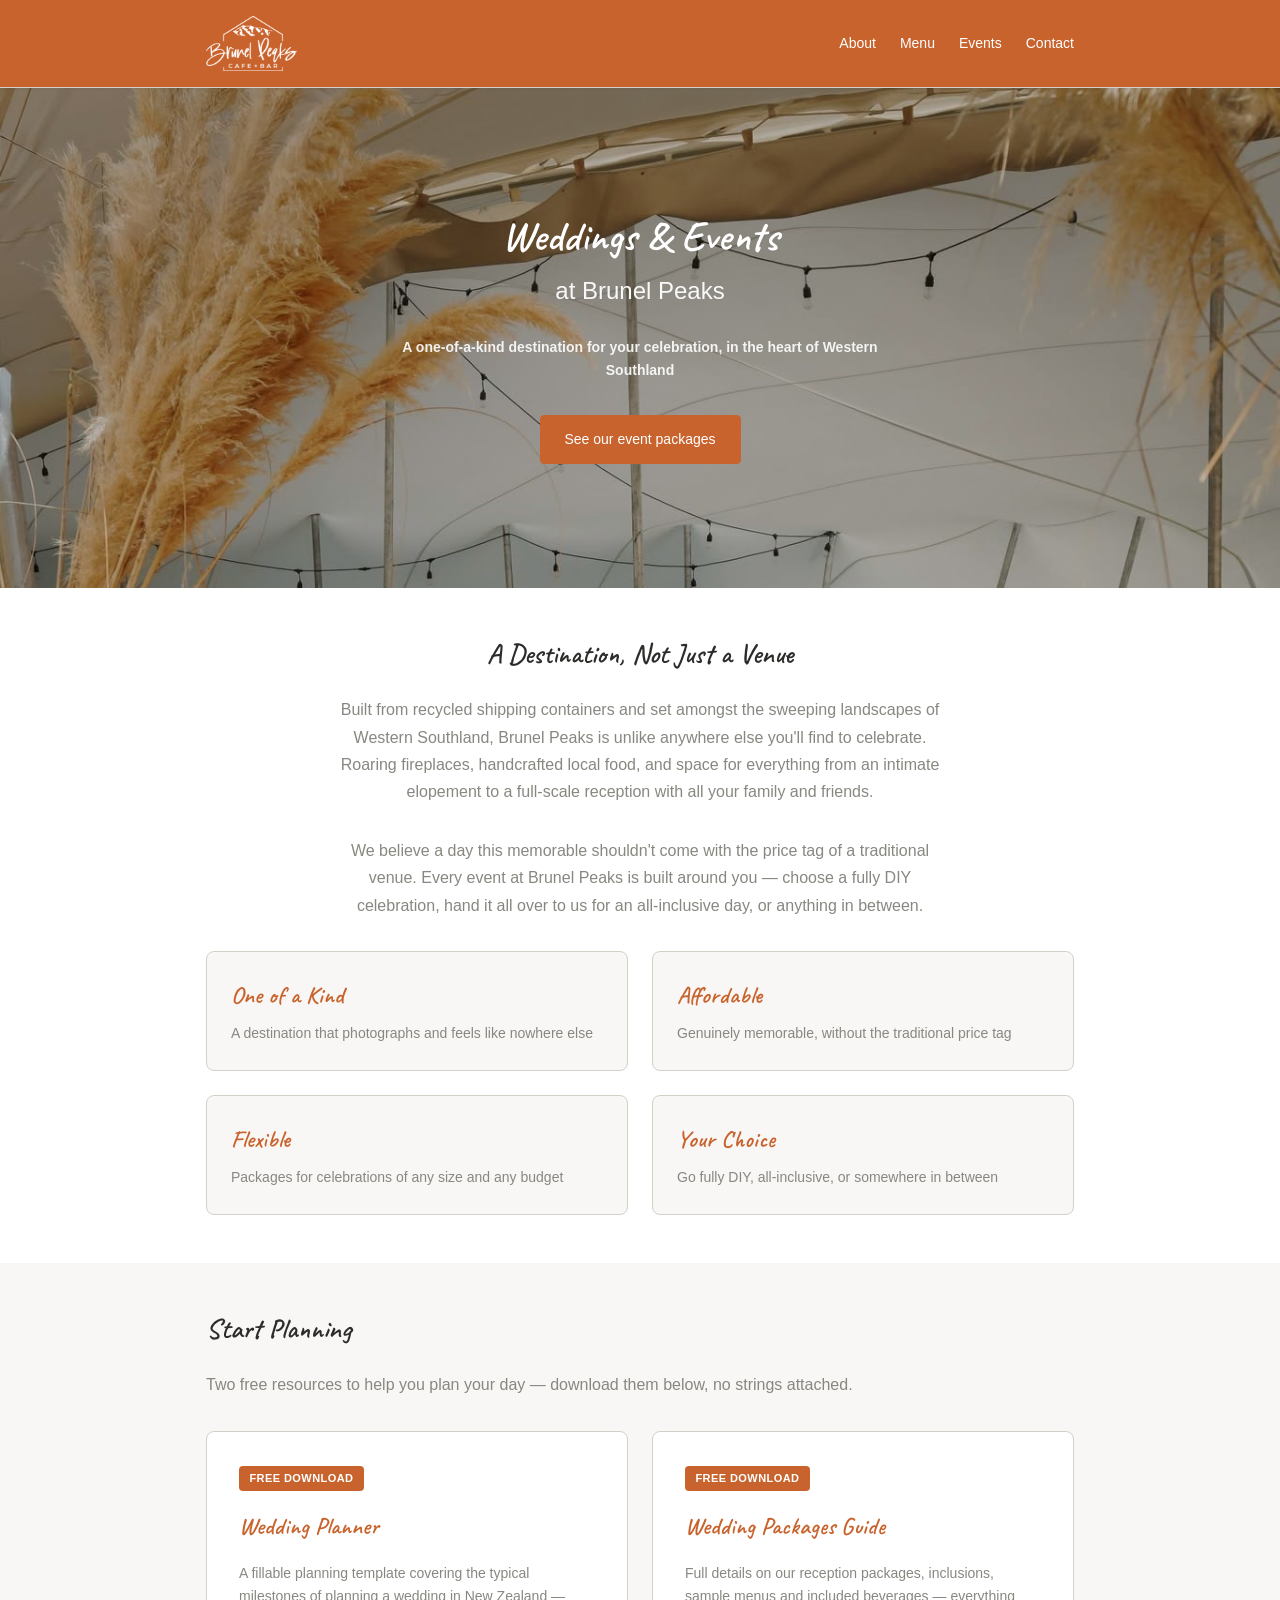
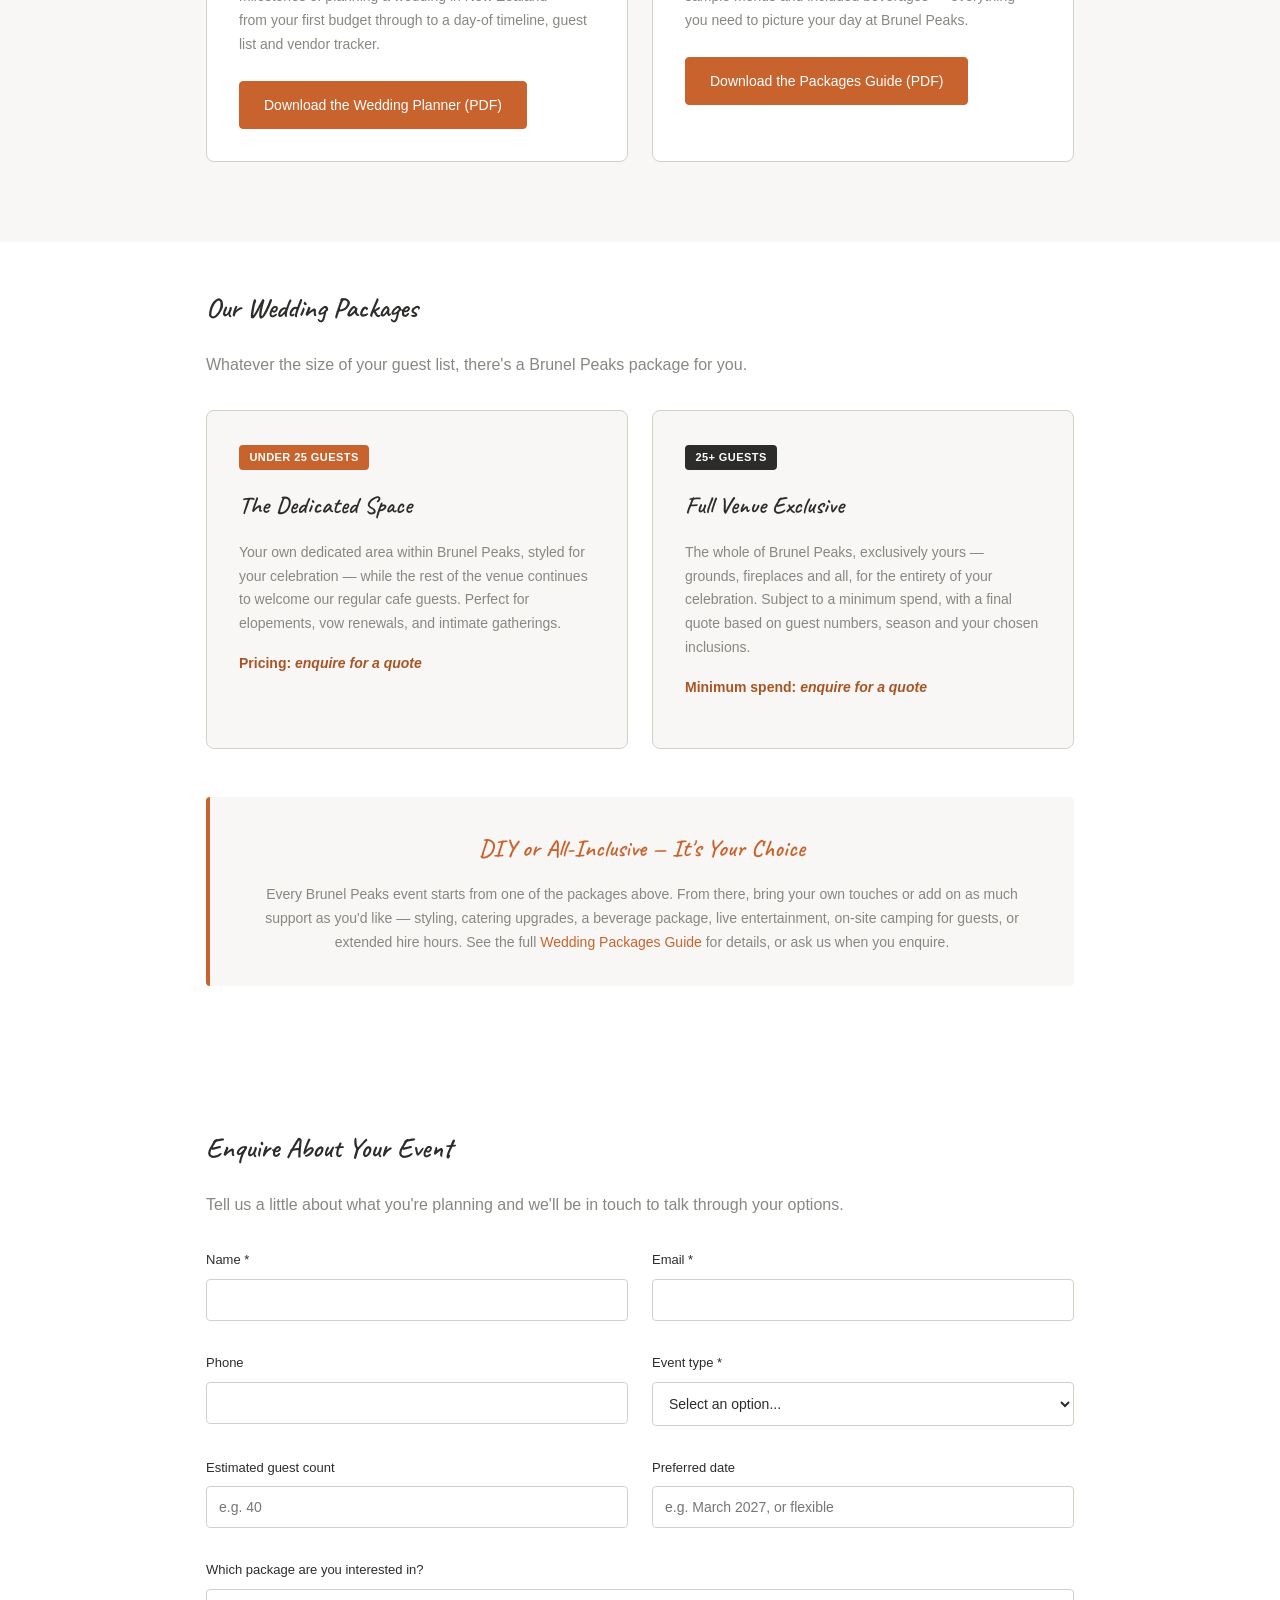
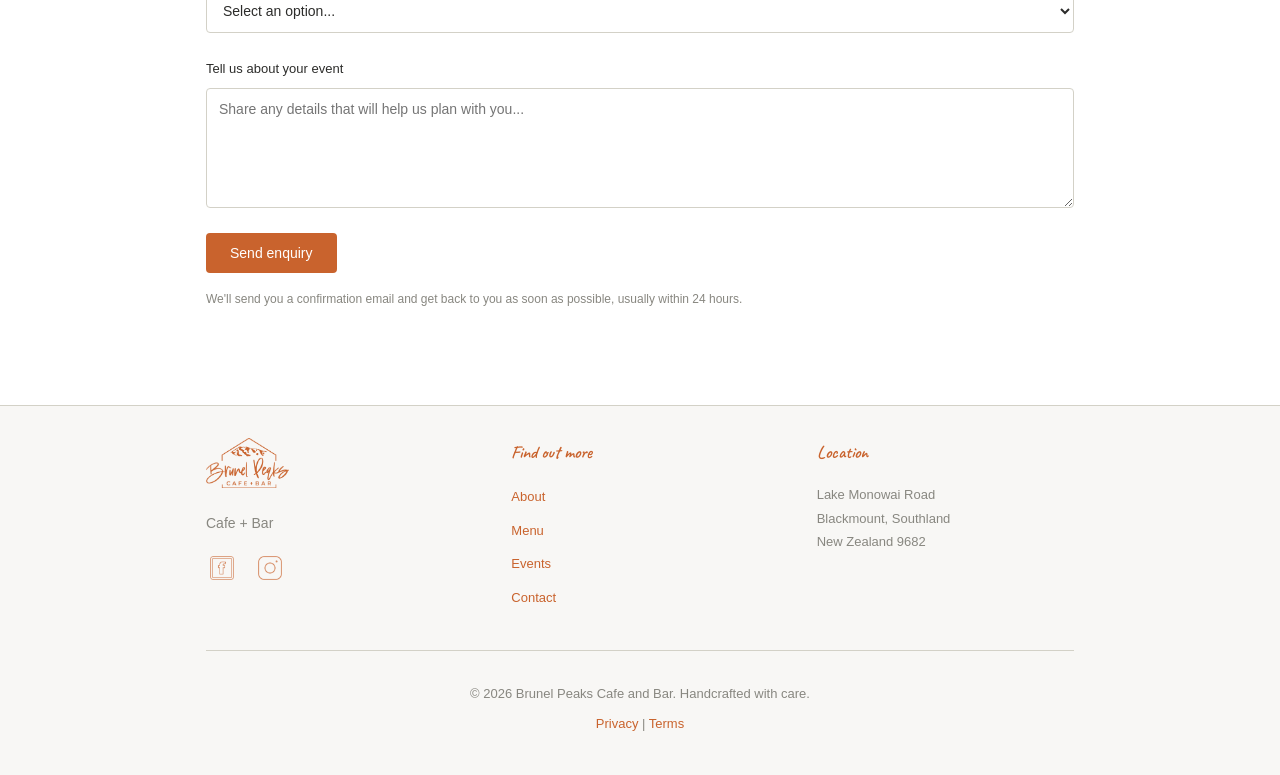
==== event_planner.html @ 12964291 "Update event_planner.html" ====
<!DOCTYPE html>
<html lang="en">
<head>
    <meta charset="UTF-8">
    <meta name="viewport" content="width=device-width, initial-scale=1.0">
    <meta name="description" content="Plan your wedding or event at Brunel Peaks Cafe + Bar, Blackmount, Southland, NZ. Download our free wedding planner and packages guide, or enquire about your date.">
    <link rel="icon" type="image/svg+xml" href="favicon.svg">
    <title>Weddings & Events | Brunel Peaks Cafe + Bar</title>
    <link rel="stylesheet" href="style.css">
</head>
<body>

    <!-- Navigation / Header -->
    <header class="site-header">
        <nav class="navbar">
            <a href="index.html" class="navbar-logo">
                <img src="images/BrunelPeaks_SmallWhite.png" alt="Brunel Peaks Cafe + Bar" class="logo-image">
            </a>
            <button class="menu-toggle" aria-label="Toggle navigation menu">
                <span></span>
                <span></span>
                <span></span>
            </button>
            <ul class="navbar-menu">
                <li><a href="index.html#about">About</a></li>
                <li><a href="index.html#menu">Menu</a></li>
                <li><a href="#packages">Events</a></li>
                <li><a href="#contact-form">Contact</a></li>
            </ul>
        </nav>
    </header>

    <!-- Hero Section -->
    <section class="hero hero-events">
        <div class="hero-image-overlay"></div>
        <div class="hero-content">
            <h1>Weddings & Events</h1>
            <p class="hero-tagline">at Brunel Peaks</p>
            <p class="hero-subtext">A one-of-a-kind destination for your celebration, in the heart of Western Southland</p>
            <a href="#downloads" class="btn btn-primary">See our event packages</a>
        </div>
    </section>

    <!-- Main Content -->
    <main>

        <!-- Intro / About Events Section -->
        <section id="about-events" class="section about-section">
            <div class="container">
                <h2>A Destination, Not Just a Venue</h2>
                <p>Built from recycled shipping containers and set amongst the sweeping landscapes of Western Southland, Brunel Peaks is unlike anywhere else you'll find to celebrate. Roaring fireplaces, handcrafted local food, and space for everything from an intimate elopement to a full-scale reception with all your family and friends.</p>
                <p>We believe a day this memorable shouldn't come with the price tag of a traditional venue. Every event at Brunel Peaks is built around you &mdash; choose a fully DIY celebration, hand it all over to us for an all-inclusive day, or anything in between.</p>

                <div class="highlights">
                    <article class="highlight-card">
                        <h3>One of a Kind</h3>
                        <p>A destination that photographs and feels like nowhere else</p>
                    </article>
                    <article class="highlight-card">
                        <h3>Affordable</h3>
                        <p>Genuinely memorable, without the traditional price tag</p>
                    </article>
                    <article class="highlight-card">
                        <h3>Flexible</h3>
                        <p>Packages for celebrations of any size and any budget</p>
                    </article>
                    <article class="highlight-card">
                        <h3>Your Choice</h3>
                        <p>Go fully DIY, all-inclusive, or somewhere in between</p>
                    </article>
                </div>
            </div>
        </section>

        <!-- Downloads Section -->
        <section id="downloads" class="section downloads-section">
            <div class="container">
                <h2>Start Planning</h2>
                <p>Two free resources to help you plan your day &mdash; download them below, no strings attached.</p>

                <div class="downloads-grid">
                    <article class="download-card">
                        <span class="download-badge">Free Download</span>
                        <h3>Wedding Planner</h3>
                        <p>A fillable planning template covering the typical milestones of planning a wedding in New Zealand &mdash; from your first budget through to a day-of timeline, guest list and vendor tracker.</p>
                        <a href="downloads/Brunel-Peaks-Wedding-Planner.pdf" class="btn btn-primary" download>Download the Wedding Planner (PDF)</a>
                    </article>

                    <article class="download-card">
                        <span class="download-badge">Free Download</span>
                        <h3>Wedding Packages Guide</h3>
                        <p>Full details on our reception packages, inclusions, sample menus and included beverages &mdash; everything you need to picture your day at Brunel Peaks.</p>
                        <a href="downloads/Brunel-Peaks-Wedding-Packages.pdf" class="btn btn-primary" download>Download the Packages Guide (PDF)</a>
                    </article>
                </div>
            </div>
        </section>

        <!-- Packages Overview Section -->
        <section id="packages" class="section packages-section">
            <div class="container">
                <h2>Our Wedding Packages</h2>
                <p>Whatever the size of your guest list, there's a Brunel Peaks package for you.</p>

                <div class="packages-grid">
                    <article class="package-card">
                        <span class="package-tag package-tag-amber">Under 25 Guests</span>
                        <h3>The Dedicated Space</h3>
                        <p>Your own dedicated area within Brunel Peaks, styled for your celebration &mdash; while the rest of the venue continues to welcome our regular cafe guests. Perfect for elopements, vow renewals, and intimate gatherings.</p>
                        <p class="package-price">Pricing: <em>enquire for a quote</em></p>
                    </article>

                    <article class="package-card">
                        <span class="package-tag package-tag-charcoal">25+ Guests</span>
                        <h3>Full Venue Exclusive</h3>
                        <p>The whole of Brunel Peaks, exclusively yours &mdash; grounds, fireplaces and all, for the entirety of your celebration. Subject to a minimum spend, with a final quote based on guest numbers, season and your chosen inclusions.</p>
                        <p class="package-price">Minimum spend: <em>enquire for a quote</em></p>
                    </article>
                </div>

                <div class="menu-cta">
                    <h3 style="color: var(--color-burnt-orange);">DIY or All-Inclusive &mdash; It's Your Choice</h3>
                    <p>Every Brunel Peaks event starts from one of the packages above. From there, bring your own touches or add on as much support as you'd like &mdash; styling, catering upgrades, a beverage package, live entertainment, on-site camping for guests, or extended hire hours. See the full <a href="downloads/Brunel-Peaks-Wedding-Packages.pdf" download>Wedding Packages Guide</a> for details, or ask us when you enquire.</p>
                </div>
            </div>
        </section>

        <!-- Event Contact Form Section -->
        <section id="contact-form" class="section contact-form-section">
            <div class="container">
                <h2>Enquire About Your Event</h2>
                <p>Tell us a little about what you're planning and we'll be in touch to talk through your options.</p>

                <form id="eventContactForm" method="POST" action="https://formspree.io/f/mvznwwny?redirect=https://brunelpeakscafebar.com/thank-you.html">
                    <input type="hidden" name="_subject" value="New Event Enquiry - Brunel Peaks Website">
                    <input type="hidden" name="page_source" value="Event Planner Page">

                    <div class="form-grid form-grid-two">
                        <div class="form-group">
                            <label class="form-label" for="event-name">Name *</label>
                            <input type="text" id="event-name" name="name" class="form-input" required>
                        </div>
                        <div class="form-group">
                            <label class="form-label" for="event-email">Email *</label>
                            <input type="email" id="event-email" name="email" class="form-input" required>
                        </div>
                    </div>

                    <div class="form-grid form-grid-two">
                        <div class="form-group">
                            <label class="form-label" for="event-phone">Phone</label>
                            <input type="tel" id="event-phone" name="phone" class="form-input">
                        </div>
                        <div class="form-group">
                            <label class="form-label" for="event-type">Event type *</label>
                            <select id="event-type" name="event_type" class="form-select" required>
                                <option value="">Select an option...</option>
                                <option value="wedding">Wedding / celebration</option>
                                <option value="private">Private function</option>
                                <option value="corporate">Corporate or community event</option>
                                <option value="other">Other</option>
                            </select>
                        </div>
                    </div>

                    <div class="form-grid form-grid-two">
                        <div class="form-group">
                            <label class="form-label" for="event-guests">Estimated guest count</label>
                            <input type="text" id="event-guests" name="estimated_guests" class="form-input" placeholder="e.g. 40">
                        </div>
                        <div class="form-group">
                            <label class="form-label" for="event-date">Preferred date</label>
                            <input type="text" id="event-date" name="preferred_date" class="form-input" placeholder="e.g. March 2027, or flexible">
                        </div>
                    </div>

                    <div class="form-group">
                        <label class="form-label" for="event-package">Which package are you interested in?</label>
                        <select id="event-package" name="package_interest" class="form-select">
                            <option value="">Select an option...</option>
                            <option value="dedicated-space">The Dedicated Space (under 25 guests)</option>
                            <option value="full-venue">Full Venue Exclusive (25+ guests)</option>
                            <option value="not-sure">Not sure yet</option>
                        </select>
                    </div>

                    <div class="form-group">
                        <br>
                        <label class="form-label" for="event-notes">Tell us about your event</label>
                        <textarea id="event-notes" name="notes" class="form-textarea" placeholder="Share any details that will help us plan with you..."></textarea>
                        <br>
                    </div>

                    <button type="submit" class="form-submit">Send enquiry</button>
                    <p class="form-notice">We'll send you a confirmation email and get back to you as soon as possible, usually within 24 hours.</p>
                </form>

                <div id="eventFormThankYou" class="form-thank-you" style="display: none;">
                    <h2>Thank you!</h2>
                    <p>Thanks for getting in touch with Brunel Peaks about your event. We've received your enquiry and will get back to you shortly.</p>
                    <p>Check your email for a confirmation, and we'll be in touch within 24 hours.</p>
                    <p><a href="index.html" class="btn btn-primary">Return to home</a></p>
                </div>

                <script>
                    document.getElementById('eventContactForm').addEventListener('submit', function(e) {
                        e.preventDefault();

                        const form = this;
                        const formData = new FormData(form);
                        const submitButton = form.querySelector('.form-submit');
                        const originalText = submitButton.textContent;

                        submitButton.textContent = 'Sending...';
                        submitButton.disabled = true;

                        fetch('https://formspree.io/f/mvznwwny', {
                            method: 'POST',
                            body: formData,
                            headers: {
                                'Accept': 'application/json'
                            }
                        })
                        .then(response => response.json())
                        .then(data => {
                            document.getElementById('eventContactForm').style.display = 'none';
                            document.getElementById('eventFormThankYou').style.display = 'block';
                            document.getElementById('eventFormThankYou').scrollIntoView({ behavior: 'smooth' });
                        })
                        .catch(error => {
                            submitButton.textContent = originalText;
                            submitButton.disabled = false;
                            alert('Oops! There was an error sending your message. Please try again.');
                            console.error('Error:', error);
                        });
                    });
                </script>
            </div>
        </section>

    </main>

    <!-- Footer -->
    <footer class="site-footer">
        <div class="container">
            <div class="footer-content">
                <!-- Footer Logo & Brand -->
                <div class="footer-section footer-brand">
                    <img src="images/BrunelPeaks_SmallRust.png" alt="Brunel Peaks Cafe + Bar" class="footer-logo">
                    <p class="footer-tagline">Cafe + Bar</p>
                    <div class="footer-social">
                        <a href="https://www.facebook.com/brunelpeakscafebar/" target="_blank" rel="noopener noreferrer" class="footer-social-link">
                            <img src="images/facebook.png" alt="Facebook">
                        </a>
                        <a href="https://www.instagram.com/brunelpeakscafe/" target="_blank" rel="noopener noreferrer" class="footer-social-link">
                            <img src="images/instagram.png" alt="Instagram">
                        </a>
                    </div>
                </div>

                <!-- Footer Navigation -->
                <div class="footer-section footer-nav">
                    <h4>Find out more</h4>
                    <ul>
                        <li><a href="index.html#about">About</a></li>
                        <li><a href="index.html#menu">Menu</a></li>
                        <li><a href="#packages">Events</a></li>
                        <li><a href="#contact-form">Contact</a></li>
                    </ul>
                </div>

                <!-- Footer Address -->
                <div class="footer-section footer-address">
                    <h4>Location</h4>
                    <p>Lake Monowai Road<br>Blackmount, Southland<br>New Zealand 9682</p>
                </div>
            </div>

            <!-- Footer Bottom -->
            <div class="footer-bottom">
                <p>&copy; 2026 Brunel Peaks Cafe and Bar. Handcrafted with care.</p>
                <p><a href="privacy.html">Privacy</a> | <a href="terms.html">Terms</a></p>
            </div>
        </div>
    </footer>

    <script src="main.js"></script>
</body>
</html>
---- style.css ----
/* ====================================
   Brunel Peaks Cafe + Bar
   Mobile-first responsive stylesheet
   ==================================== */
 
@import url('https://fonts.googleapis.com/css2?family=Caveat:wght@400;500;600;700&display=swap');
 
:root {
    /* Brand colors */
    --color-burnt-orange: #C9632D;
    --color-burnt-orange-dark: #A85424;
    --color-white: #FFFFFF;
    --color-off-white: #F8F7F5;
    --color-dark-gray: #2C2C2A;
    --color-medium-gray: #888780;
    --color-light-gray: #D3D1C7;
 
    /* Semantic colors */
    --color-text-primary: #2C2C2A;
    --color-text-secondary: #888780;
    --color-text-tertiary: #B4B2A9;
    --color-text-light: #FFFFFF;
    
    --color-bg-primary: #FFFFFF;
    --color-bg-secondary: #F8F7F5;
    --color-bg-accent: #C9632D;
 
    --color-border: #D3D1C7;
 
    /* Typography */
    --font-sans: -apple-system, BlinkMacSystemFont, "Segoe UI", Roboto, sans-serif;
    --font-serif: Georgia, "Times New Roman", serif;
    --font-heading: "Caveat", cursive;
 
    /* Spacing */
    --spacing-xs: 0.5rem;
    --spacing-sm: 1rem;
    --spacing-md: 1.5rem;
    --spacing-lg: 2rem;
    --spacing-xl: 3rem;
 
    /* Border radius */
    --radius-sm: 4px;
    --radius-md: 8px;
    --radius-lg: 12px;
 
    /* Transitions */
    --transition: all 0.2s ease;
}
 
/* ====================================
   Reset & Base Styles
   ==================================== */
 
* {
    margin: 0;
    padding: 0;
    box-sizing: border-box;
}
 
html {
    scroll-behavior: smooth;
}
 
body {
    font-family: var(--font-sans);
    font-size: 16px;
    line-height: 1.6;
    color: var(--color-text-primary);
    background-color: var(--color-bg-primary);
    -webkit-font-smoothing: antialiased;
}
 
/* Typography */
h1 {
    font-family: var(--font-heading);
    font-size: 36px;
    font-weight: 600;
    line-height: 1.2;
    margin-bottom: var(--spacing-sm);
}
 
h2 {
    font-family: var(--font-heading);
    font-size: 32px;
    font-weight: 600;
    line-height: 1.3;
    margin-bottom: var(--spacing-md);
    color: var(--color-text-primary);
}
 
h3 {
    font-family: var(--font-heading);
    font-size: 24px;
    font-weight: 600;
    margin-bottom: var(--spacing-xs);
    color: var(--color-text-primary);
}
 
p {
    margin-bottom: var(--spacing-sm);
    color: var(--color-text-secondary);
    line-height: 1.7;
}
 
a {
    color: var(--color-burnt-orange);
    text-decoration: none;
    transition: var(--transition);
}
 
a:hover {
    color: var(--color-burnt-orange-dark);
    text-decoration: underline;
}
 
/* ====================================
   Layout & Container
   ==================================== */
 
.container {
    max-width: 900px;
    margin: 0 auto;
    padding: 0 var(--spacing-sm);
}
 
.section {
    padding: var(--spacing-lg) 0;
}
 
@media (min-width: 768px) {
    .section {
        padding: var(--spacing-xl) 0;
    }
    
    h1 {
        font-size: 36px;
    }
    
    h2 {
        font-size: 28px;
    }
}
 
/* ====================================
   Header & Navigation
   ==================================== */
 
.site-header {
    background-color: var(--color-burnt-orange);
    border-bottom: 1px solid var(--color-border);
    position: sticky;
    top: 0;
    z-index: 1000;
    box-shadow: 0 1px 3px rgba(0, 0, 0, 0.05);
}
 
.navbar {
    max-width: 900px;
    margin: 0 auto;
    padding: var(--spacing-sm);
    display: flex;
    justify-content: space-between;
    align-items: center;
}
 
.navbar-logo {
    font-size: 18px;
    font-weight: 500;
    color: var(--color-white);
    text-decoration: none;
}
 
.navbar-logo:hover {
    color: var(--color-white);
    text-decoration: none;
    opacity: 0.9;
}

.logo-image {
    height: 55px;
    width: auto;
    display: block;
}
 
.navbar-menu {
    display: none;
    list-style: none;
    gap: var(--spacing-md);
    flex-direction: column;
    position: absolute;
    top: 60px;
    left: 0;
    right: 0;
    background: var(--color-burnt-orange);
    padding: var(--spacing-sm);
    border-bottom: 1px solid rgba(255, 255, 255, 0.2);
}
 
.navbar-menu.active {
    display: flex;
}
 
.navbar-menu a {
    display: block;
    padding: var(--spacing-xs);
    font-size: 14px;
    color: var(--color-white);
}
 
.navbar-menu a:hover {
    color: rgba(255, 255, 255, 0.8);
    text-decoration: none;
}
 
.menu-toggle {
    display: flex;
    flex-direction: column;
    gap: 5px;
    background: none;
    border: none;
    cursor: pointer;
    padding: var(--spacing-xs);
}
 
.menu-toggle span {
    width: 24px;
    height: 2px;
    background: var(--color-white);
    transition: var(--transition);
    transform-origin: center;
}
 
.menu-toggle.active span:nth-child(1) {
    transform: rotate(45deg) translateY(11px);
}
 
.menu-toggle.active span:nth-child(2) {
    opacity: 0;
}
 
.menu-toggle.active span:nth-child(3) {
    transform: rotate(-45deg) translateY(-11px);
}
 
/* Desktop nav */
@media (min-width: 768px) {
    .navbar {
        padding: var(--spacing-sm) var(--spacing-sm);
    }
 
    .menu-toggle {
        display: none;
    }
 
    .navbar-menu {
        display: flex !important;
        position: static;
        flex-direction: row;
        background: transparent;
        padding: 0;
        border: none;
    }
 
    .navbar-menu a {
        padding: var(--spacing-xs) 0;
        font-size: 14px;
    }
}
 
/* ====================================
   Hero Section
   ==================================== */
 
.hero {
    background: var(--color-white);
    background-image: url('images/hero_BP2.jpg');
    background-size: cover;
    background-position: center 35%;
    background-attachment: fixed;
    color: var(--color-text-primary);
    padding: 4rem var(--spacing-sm);
    text-align: center;
    position: relative;
    overflow: hidden;
    min-height: 400px;
    display: flex;
    align-items: center;
    justify-content: center;
}
 
.hero-image-overlay {
    position: absolute;
    top: 0;
    left: 0;
    right: 0;
    bottom: 0;
    background-image: 
        linear-gradient(135deg, rgba(0, 0, 0, 0.3) 0%, rgba(0, 0, 0, 0.2) 100%);
    pointer-events: none;
}
 
.hero-content {
    position: relative;
    z-index: 1;
    max-width: 500px;
}
 
.hero h1 {
    color: var(--color-white);
    margin-bottom: var(--spacing-xs);
}
 
.hero-tagline {
    font-size: 20px;
    margin-bottom: var(--spacing-md);
    opacity: 0.95;
    color: var(--color-white);
}
 
.hero-subtext {
    font-size: 14px;
    font-weight: bold;
    margin-bottom: var(--spacing-lg);
    opacity: 0.9;
    color: var(--color-white);
}
 
@media (min-width: 768px) {
    .hero {
        min-height: 500px;
        padding: var(--spacing-xl) var(--spacing-sm);
    }
 
    .hero h1 {
        font-size: 42px;
    }
 
    .hero-tagline {
        font-size: 24px;
    }
}
 
/* ====================================
   Buttons
   ==================================== */
 
.btn {
    display: inline-block;
    padding: 0.75rem 1.5rem;
    font-size: 14px;
    font-weight: 500;
    text-decoration: none;
    border-radius: var(--radius-sm);
    border: 1px solid transparent;
    cursor: pointer;
    transition: var(--transition);
    text-align: center;
}
 
.btn-primary {
    background-color: var(--color-burnt-orange);
    color: var(--color-white);
    border-color: var(--color-burnt-orange);
}
 
.btn-primary:hover {
    background-color: var(--color-burnt-orange-dark);
    text-decoration: none;
    border-color: var(--color-burnt-orange-dark);
}
 
.btn-secondary {
    background-color: var(--color-burnt-orange);
    color: var(--color-white);
    border-color: var(--color-burnt-orange);
}
 
.btn-secondary:hover {
    background-color: var(--color-burnt-orange-dark);
    text-decoration: none;
    border-color: var(--color-burnt-orange-dark);
}
 
/* ====================================
   About Section
   ==================================== */
 
.about-section {
    background-color: var(--color-bg-primary);
}
 
.about-section h2 {
    text-align: center;
}
 
.about-section > .container > p {
    text-align: center;
    max-width: 600px;
    margin-left: auto;
    margin-right: auto;
    margin-bottom: var(--spacing-lg);
}
 
.highlights {
    display: grid;
    grid-template-columns: 1fr;
    gap: var(--spacing-md);
    margin-top: var(--spacing-lg);
}
 
@media (min-width: 768px) {
    .highlights {
        grid-template-columns: 1fr 1fr;
    }
}
 
.highlight-card {
    background-color: var(--color-bg-secondary);
    padding: var(--spacing-md);
    border-radius: var(--radius-md);
    border: 1px solid var(--color-border);
}
 
.highlight-card h3 {
    color: var(--color-burnt-orange);
    margin-bottom: var(--spacing-xs);
}
 
.highlight-card p {
    font-size: 14px;
    margin-bottom: 0;
}
 
/* ====================================
   Menu Section
   ==================================== */
 
.menu-preview-section {
    background-color: var(--color-bg-secondary);
}
 
.menu-preview-section > .container > p {
    color: var(--color-text-secondary);
    margin-bottom: var(--spacing-lg);
}
 
.menu-grid {
    display: grid;
    grid-template-columns: 1fr;
    gap: var(--spacing-lg);
    margin: var(--spacing-lg) 0;
}
 
@media (min-width: 768px) {
    .menu-grid {
        grid-template-columns: 1fr 1fr;
    }
}
 
@media (min-width: 1024px) {
    .menu-grid {
        grid-template-columns: repeat(3, 1fr);
    }
}
 
.menu-category {
    background-color: var(--color-bg-primary);
    padding: var(--spacing-md);
    border-radius: var(--radius-md);
    border: 1px solid var(--color-border);
}
 
.menu-category h3 {
    color: var(--color-burnt-orange);
    margin-bottom: var(--spacing-md);
}
 
.menu-items {
    list-style: none;
}
 
.menu-item {
    padding: var(--spacing-sm) 0;
    border-bottom: 1px solid var(--color-border);
    display: flex;
    flex-direction: column;
    gap: var(--spacing-xs);
}
 
.menu-item:last-child {
    border-bottom: none;
}
 
.item-name {
    font-weight: 500;
    font-size: 14px;
    color: var(--color-text-primary);
}
 
.item-desc {
    font-size: 12px;
    color: var(--color-text-tertiary);
}
 
.item-price {
    font-weight: 500;
    font-size: 14px;
    color: var(--color-burnt-orange);
    margin-top: var(--spacing-xs);
}
 
.menu-cta {
    text-align: center;
    margin: var(--spacing-xl) 0;
    padding: var(--spacing-lg);
    background-color: var(--color-bg-secondary);
    border-left: 4px solid var(--color-burnt-orange);
    border-radius: var(--radius-sm);
}

.menu-cta h3 {
    margin-bottom: var(--spacing-sm);
}

.menu-cta p {
    margin-bottom: 0;
    font-size: 14px;
}

.menu-cta a {
    color: var(--color-burnt-orange);
    font-weight: 500;
    text-decoration: none;
    transition: var(--transition);
}

.menu-cta a:hover {
    text-decoration: underline;
}

.menu-note {
    background-color: var(--color-bg-secondary);
    padding: var(--spacing-md);
    border-radius: var(--radius-sm);
    text-align: center;
    margin-top: var(--spacing-lg);
}

.menu-note p {
    font-size: 13px;
    color: var(--color-text-secondary);
    margin-bottom: 0;
}
 
/* ====================================
   Events Section
   ==================================== */
 
.events-section {
    background-color: var(--color-bg-secondary);
}

.events-image-card {
    margin: var(--spacing-lg) 0;
    border-radius: var(--radius-md);
    overflow: hidden;
    box-shadow: 0 4px 12px rgba(0, 0, 0, 0.1);
    max-width: 400px;
    margin-left: auto;
    margin-right: auto;
}

.events-image-card img {
    width: 100%;
    height: auto;
    display: block;
}
 
.events-grid {
    display: grid;
    grid-template-columns: 1fr;
    gap: var(--spacing-md);
    margin: var(--spacing-lg) 0;
}
 
@media (min-width: 768px) {
    .events-grid {
        grid-template-columns: 1fr 1fr;
    }
}
 
@media (min-width: 1024px) {
    .events-grid {
        grid-template-columns: repeat(3, 1fr);
    }
}
 
.event-card {
    background-color: var(--color-bg-primary);
    padding: var(--spacing-md);
    border-radius: var(--radius-md);
    border: 1px solid var(--color-border);
}
 
.event-card h3 {
    color: var(--color-burnt-orange);
    margin-bottom: var(--spacing-sm);
}
 
.event-card p {
    font-size: 14px;
    margin-bottom: 0;
}
 
.event-cta {
    margin-top: var(--spacing-md);
    padding-top: var(--spacing-md);
    border-top: 1px solid var(--color-border);
}
 
.event-cta a {
    color: var(--color-burnt-orange);
    font-weight: 500;
    font-size: 13px;
    text-decoration: none;
}
 
.event-cta a:hover {
    text-decoration: underline;
}
 
/* ====================================
   Contact Form Section
   ==================================== */
 
.contact-form-section {
    background-color: var(--color-bg-primary);
}
 
.form-grid {
    display: grid;
    grid-template-columns: 1fr;
    gap: var(--spacing-md);
    margin: var(--spacing-lg) 0;
}
 
.form-grid.form-grid-two {
    grid-template-columns: 1fr;
}
 
@media (min-width: 768px) {
    .form-grid.form-grid-two {
        grid-template-columns: 1fr 1fr;
    }
}
 
.form-group {
    display: flex;
    flex-direction: column;
}
 
.form-label {
    font-size: 13px;
    font-weight: 500;
    color: var(--color-text-primary);
    margin-bottom: var(--spacing-xs);
}
 
.form-input,
.form-select,
.form-textarea {
    padding: 0.75rem;
    font-size: 14px;
    border: 1px solid var(--color-border);
    border-radius: var(--radius-sm);
    font-family: inherit;
    color: var(--color-text-primary);
    background-color: var(--color-bg-primary);
    transition: var(--transition);
}
 
.form-input:hover,
.form-select:hover,
.form-textarea:hover {
    border-color: var(--color-light-gray);
}
 
.form-input:focus,
.form-select:focus,
.form-textarea:focus {
    outline: none;
    border-color: var(--color-burnt-orange);
    box-shadow: 0 0 0 3px rgba(201, 99, 45, 0.1);
}
 
.form-textarea {
    resize: vertical;
    min-height: 120px;
}
 
.form-submit {
    background-color: var(--color-burnt-orange);
    color: white;
    padding: 0.75rem 1.5rem;
    border: none;
    border-radius: var(--radius-sm);
    font-weight: 500;
    font-size: 14px;
    cursor: pointer;
    transition: var(--transition);
}
 
.form-submit:hover {
    background-color: var(--color-burnt-orange-dark);
}
 
.form-submit:active {
    transform: scale(0.98);
}
 
.form-notice {
    font-size: 12px;
    color: var(--color-text-secondary);
    margin-top: var(--spacing-sm);
    margin-bottom: 0;
}

.form-thank-you {
    text-align: center;
    padding: var(--spacing-md);
    background-color: #f0f8f5;
    border-left: 4px solid var(--color-burnt-orange);
    border-radius: 4px;
}

.form-thank-you h2 {
    color: var(--color-burnt-orange);
    margin-bottom: var(--spacing-xs);
    font-size: 1.8rem;
}

.form-thank-you p {
    margin-bottom: var(--spacing-sm);
    line-height: 1.6;
}

.form-thank-you .btn {
    margin-top: var(--spacing-sm);
}
 
.contact-grid {
    display: grid;
    grid-template-columns: 1fr;
    gap: var(--spacing-md);
    margin: var(--spacing-lg) 0;
}
 
@media (min-width: 768px) {
    .contact-grid {
        grid-template-columns: 1fr 1fr;
    }
}
 
.contact-card {
    background-color: var(--color-bg-secondary);
    padding: var(--spacing-md);
    border-radius: var(--radius-md);
    border: 1px solid var(--color-border);
}
 
.contact-card h3 {
    color: var(--color-burnt-orange);
    margin-bottom: var(--spacing-xs);
    font-size: 14px;
}
 
.contact-card p {
    font-size: 14px;
    margin-bottom: 0;
}
 
.contact-card a {
    color: var(--color-burnt-orange);
    font-weight: 500;
}
 
.contact-card a:hover {
    color: var(--color-burnt-orange-dark);
}
 
.map-placeholder {
    background-color: var(--color-bg-secondary);
    border: 1px solid var(--color-border);
    border-radius: var(--radius-md);
    padding: var(--spacing-xl);
    text-align: center;
    color: var(--color-text-tertiary);
    margin-top: var(--spacing-lg);
    min-height: 300px;
    display: flex;
    align-items: center;
    justify-content: center;
}
 
/* ====================================
   Awards Section (About)
   ==================================== */

.awards-section {
    margin-bottom: var(--spacing-xl);
    padding-bottom: var(--spacing-lg);
    border-bottom: 1px solid var(--color-border);
}

.awards-section h3 {
    text-align: center;
    margin-bottom: var(--spacing-lg);
    color: var(--color-burnt-orange);
}

.awards-grid {
    display: grid;
    grid-template-columns: 1fr;
    gap: var(--spacing-md);
    align-items: center;
    justify-items: center;
}

@media (min-width: 576px) {
    .awards-grid {
        grid-template-columns: repeat(2, 1fr);
        gap: var(--spacing-lg);
    }
}

@media (min-width: 768px) {
    .awards-grid {
        grid-template-columns: repeat(4, 1fr);
        gap: var(--spacing-xl);
    }
}

.award-badge {
    display: flex;
    align-items: center;
    justify-content: center;
    height: 120px;
    background-color: var(--color-bg-secondary);
    border-radius: var(--radius-md);
    padding: var(--spacing-sm);
    transition: var(--transition);
}

@media (min-width: 576px) {
    .award-badge {
        height: 150px;
        padding: var(--spacing-md);
    }
}

@media (min-width: 768px) {
    .award-badge {
        height: 180px;
    }
}

.award-badge:hover {
    transform: translateY(-4px);
    box-shadow: 0 8px 16px rgba(0, 0, 0, 0.1);
}

.award-badge img {
    max-width: 100%;
    max-height: 100%;
    object-fit: contain;
}

/* ====================================
   Thank You Page
   ==================================== */

.thank-you-section {
    background-color: var(--color-bg-primary);
    min-height: 60vh;
    display: flex;
    align-items: center;
    justify-content: center;
}

.thank-you-card {
    text-align: center;
    max-width: 500px;
    padding: var(--spacing-xl);
    background-color: var(--color-bg-secondary);
    border-radius: var(--radius-md);
    box-shadow: 0 4px 12px rgba(0, 0, 0, 0.1);
}

.thank-you-card h1 {
    color: var(--color-burnt-orange);
    margin-bottom: var(--spacing-sm);
}

.thank-you-card > p {
    font-size: 16px;
    color: var(--color-text-primary);
    margin-bottom: var(--spacing-lg);
}

.thank-you-message {
    background-color: var(--color-bg-primary);
    padding: var(--spacing-lg);
    border-radius: var(--radius-sm);
    border-left: 4px solid var(--color-burnt-orange);
    margin-bottom: var(--spacing-lg);
    text-align: left;
}

.thank-you-message p {
    font-size: 14px;
    color: var(--color-text-secondary);
    margin-bottom: var(--spacing-sm);
}

.thank-you-message p:last-child {
    margin-bottom: 0;
}

.thank-you-message a {
    color: var(--color-burnt-orange);
    text-decoration: none;
    font-weight: 500;
}

.thank-you-message a:hover {
    text-decoration: underline;
}

.thank-you-cta {
    display: flex;
    flex-direction: column;
    gap: var(--spacing-sm);
    margin-bottom: var(--spacing-lg);
}

@media (min-width: 576px) {
    .thank-you-cta {
        flex-direction: row;
        justify-content: center;
    }
}

.thank-you-cta .btn {
    flex: 1;
    max-width: 200px;
}

.thank-you-info {
    background-color: var(--color-bg-primary);
    padding: var(--spacing-lg);
    border-radius: var(--radius-sm);
    text-align: left;
}

.thank-you-info h3 {
    color: var(--color-burnt-orange);
    font-size: 16px;
    margin-bottom: var(--spacing-sm);
}

.thank-you-info p {
    font-size: 13px;
    color: var(--color-text-secondary);
    margin-bottom: var(--spacing-xs);
}

.thank-you-info p:last-child {
    margin-bottom: 0;
}

.thank-you-info a {
    color: var(--color-burnt-orange);
    text-decoration: none;
    font-weight: 500;
}

.thank-you-info a:hover {
    text-decoration: underline;
}
 
.site-footer {
    background-color: var(--color-bg-secondary);
    border-top: 1px solid var(--color-border);
    padding: var(--spacing-lg) 0;
    margin-top: var(--spacing-xl);
}
 
.footer-content {
    display: grid;
    grid-template-columns: 1fr;
    gap: var(--spacing-lg);
    margin-bottom: var(--spacing-lg);
}
 
@media (min-width: 768px) {
    .footer-content {
        grid-template-columns: 1fr 1fr 1fr;
        gap: var(--spacing-xl);
    }
}
 
.footer-section h4 {
    font-family: var(--font-heading);
    font-size: 18px;
    font-weight: 600;
    color: var(--color-burnt-orange);
    margin-bottom: var(--spacing-sm);
}
 
.footer-brand {
    text-align: center;
}
 
@media (min-width: 768px) {
    .footer-brand {
        text-align: left;
    }
}
 
.footer-logo {
    height: 50px;
    width: auto;
    margin-bottom: var(--spacing-sm);
}
 
.footer-tagline {
    font-size: 14px;
    color: var(--color-text-secondary);
    margin-bottom: 0;
}
 
.footer-social {
    display: flex;
    justify-content: center;
    gap: var(--spacing-sm);
    margin-top: var(--spacing-sm);
}
 
@media (min-width: 768px) {
    .footer-social {
        justify-content: flex-start;
    }
}
 
.footer-social-link {
    display: inline-flex;
    align-items: center;
    justify-content: center;
    width: 32px;
    height: 32px;
    transition: var(--transition);
    opacity: 0.7;
}
 
.footer-social-link:hover {
    opacity: 1;
}
 
.footer-social-link img {
    width: 24px;
    height: 24px;
    object-fit: contain;
}
 
.footer-nav ul {
    list-style: none;
    padding: 0;
}
 
.footer-nav li {
    margin-bottom: var(--spacing-xs);
}
 
.footer-nav a {
    font-size: 14px;
    color: var(--color-text-secondary);
    text-decoration: none;
    transition: var(--transition);
}
 
.footer-nav a:hover {
    color: var(--color-burnt-orange);
}
 
.footer-address {
    text-align: center;
}
 
@media (min-width: 768px) {
    .footer-address {
        text-align: left;
    }
}
 
.footer-address p {
    font-size: 13px;
    color: var(--color-text-secondary);
    line-height: 1.8;
    margin-bottom: 0;
}
 
.footer-bottom {
    border-top: 1px solid var(--color-border);
    padding-top: var(--spacing-lg);
    text-align: center;
}
 
.footer-bottom p {
    font-size: 13px;
    color: var(--color-text-secondary);
    margin-bottom: var(--spacing-xs);
}
 
.footer-bottom a {
    color: var(--color-burnt-orange);
    text-decoration: none;
    transition: var(--transition);
}
 
.footer-bottom a:hover {
    color: var(--color-burnt-orange-dark);
    text-decoration: underline;
}
 
.site-footer a {
    font-size: 13px;
    color: var(--color-burnt-orange);
}
 
.site-footer a:hover {
    color: var(--color-burnt-orange-dark);
    text-decoration: none;
}
 
/* ====================================
   Utility Classes
   ==================================== */
 
.text-center {
    text-align: center;
}
 
.mt-lg {
    margin-top: var(--spacing-lg);
}
 
.mb-lg {
    margin-bottom: var(--spacing-lg);
}
 
/* ====================================
   Legal Pages (Privacy & Terms)
   ==================================== */
 
.legal-section {
    background-color: var(--color-bg-primary);
}
 
.legal-section h1 {
    color: var(--color-burnt-orange);
    margin-bottom: var(--spacing-sm);
}
 
.legal-section h2 {
    color: var(--color-burnt-orange);
    margin-top: var(--spacing-lg);
    margin-bottom: var(--spacing-sm);
}
 
.last-updated {
    font-size: 13px;
    color: var(--color-text-tertiary);
    font-style: italic;
    margin-bottom: var(--spacing-lg);
}
 
.legal-list {
    list-style-position: inside;
    margin: var(--spacing-md) 0;
    padding-left: var(--spacing-md);
}
 
.legal-list li {
    margin-bottom: var(--spacing-sm);
    line-height: 1.7;
    color: var(--color-text-secondary);
}
 
.legal-divider {
    border: none;
    border-top: 1px solid var(--color-border);
    margin: var(--spacing-xl) 0;
}
 
.legal-note {
    background-color: var(--color-bg-secondary);
    padding: var(--spacing-md);
    border-left: 4px solid var(--color-burnt-orange);
    border-radius: var(--radius-sm);
    font-size: 13px;
    color: var(--color-text-secondary);
}
 

/* ====================================
   Social Media Section
   ==================================== */
 
.social-section {
    background-color: var(--color-bg-secondary);
}
 
.social-section h2 {
    text-align: center;
}
 
.social-section > .container > p {
    text-align: center;
    max-width: 600px;
    margin-left: auto;
    margin-right: auto;
    margin-bottom: var(--spacing-lg);
}
 
.social-links {
    display: flex;
    justify-content: center;
    gap: var(--spacing-lg);
    margin-top: var(--spacing-lg);
    flex-wrap: wrap;
}
 
.social-link {
    display: flex;
    flex-direction: column;
    align-items: center;
    justify-content: center;
    padding: var(--spacing-md);
    border-radius: var(--radius-md);
    text-decoration: none;
    transition: var(--transition);
    border: 2px solid transparent;
    min-width: 140px;
    gap: var(--spacing-sm);
}
 
.social-link:hover {
    transform: translateY(-2px);
    box-shadow: 0 4px 12px rgba(0, 0, 0, 0.1);
}
 
.social-link.facebook {
    background-color: var(--color-bg-primary);
    border-color: #E4405F;
    color: #E4405F;
}
 
.social-link.facebook:hover {
    background-color: #fff0f5;
}
 
.social-link.instagram {
    background-color: var(--color-bg-primary);
    border-color: #E4405F;
    color: #E4405F;
}
 
.social-link.instagram:hover {
    background-color: #fff0f5;
}
 
.social-icon {
    font-size: 28px;
    font-weight: 600;
    display: block;
}
 
.social-icon-img {
    width: 48px;
    height: 48px;
    object-fit: contain;
}
 
.social-label {
    font-size: 13px;
    font-weight: 500;
}


/* ====================================
   Event Planner Page: Hero override
   ==================================== */
 
.hero-events {
    background-image: url('images/Events.jpg');
}
 
/* ====================================
   Event Planner Page: Downloads Section
   ==================================== */
 
.downloads-section {
    background-color: var(--color-bg-secondary);
}
 
.downloads-grid {
    display: grid;
    grid-template-columns: 1fr;
    gap: var(--spacing-md);
    margin: var(--spacing-lg) 0;
}
 
@media (min-width: 768px) {
    .downloads-grid {
        grid-template-columns: 1fr 1fr;
    }
}
 
.download-card {
    background-color: var(--color-bg-primary);
    padding: var(--spacing-lg);
    border-radius: var(--radius-md);
    border: 1px solid var(--color-border);
    text-align: left;
}
 
.download-badge {
    display: inline-block;
    background-color: var(--color-burnt-orange);
    color: var(--color-white);
    font-size: 11px;
    font-weight: 600;
    letter-spacing: 0.04em;
    text-transform: uppercase;
    padding: 0.25rem 0.65rem;
    border-radius: var(--radius-sm);
    margin-bottom: var(--spacing-sm);
}
 
.download-card h3 {
    color: var(--color-burnt-orange);
    margin-bottom: var(--spacing-sm);
}
 
.download-card p {
    font-size: 14px;
    margin-bottom: var(--spacing-md);
}
 
/* ====================================
   Event Planner Page: Packages Section
   ==================================== */
 
.packages-section {
    background-color: var(--color-bg-primary);
}
 
.packages-grid {
    display: grid;
    grid-template-columns: 1fr;
    gap: var(--spacing-md);
    margin: var(--spacing-lg) 0;
}
 
@media (min-width: 768px) {
    .packages-grid {
        grid-template-columns: 1fr 1fr;
    }
}
 
.package-card {
    background-color: var(--color-bg-secondary);
    padding: var(--spacing-lg);
    border-radius: var(--radius-md);
    border: 1px solid var(--color-border);
}
 
.package-card h3 {
    color: var(--color-text-primary);
    margin: var(--spacing-sm) 0;
}
 
.package-card p {
    font-size: 14px;
}
 
.package-tag {
    display: inline-block;
    font-size: 11px;
    font-weight: 600;
    letter-spacing: 0.04em;
    text-transform: uppercase;
    padding: 0.25rem 0.65rem;
    border-radius: var(--radius-sm);
    color: var(--color-white);
}
 
.package-tag-amber {
    background-color: var(--color-burnt-orange);
}
 
.package-tag-charcoal {
    background-color: var(--color-dark-gray);
}
 
.package-price {
    font-weight: 600;
    color: var(--color-burnt-orange-dark);
    margin-top: var(--spacing-sm);
}
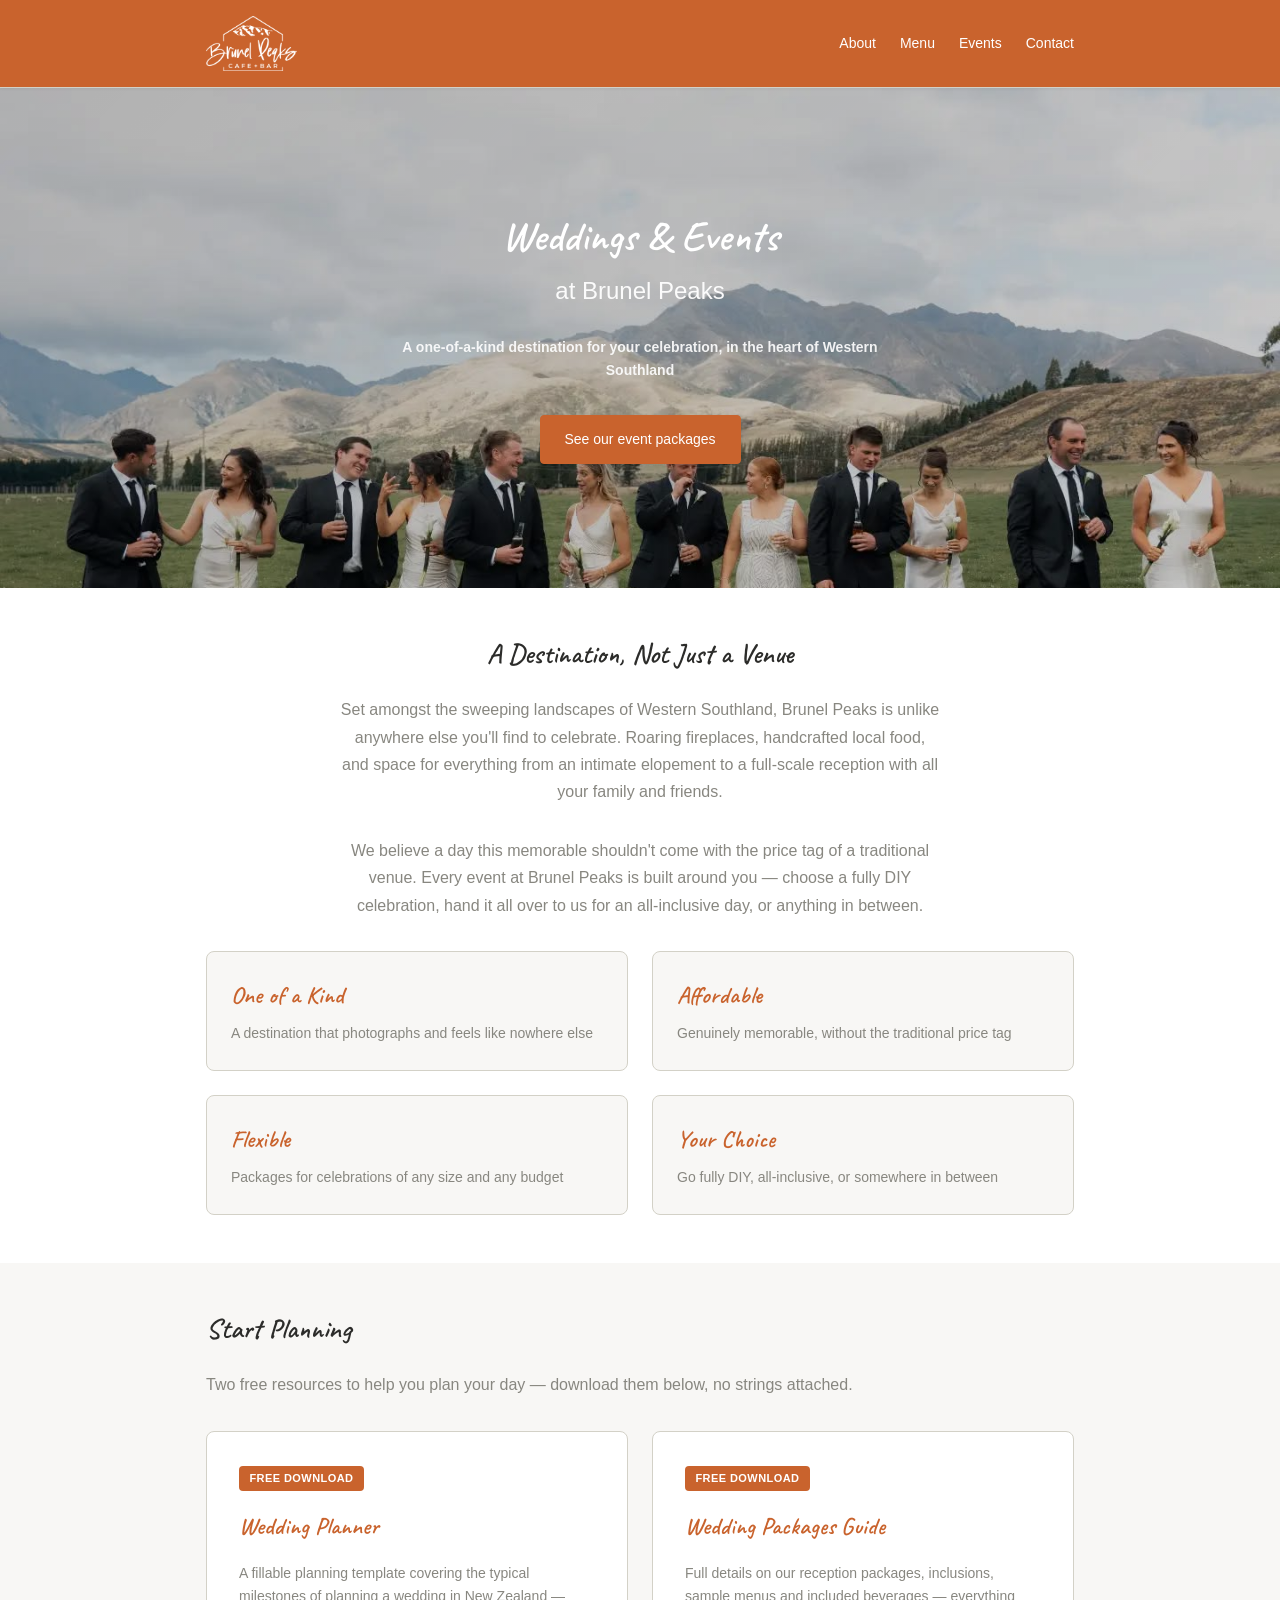
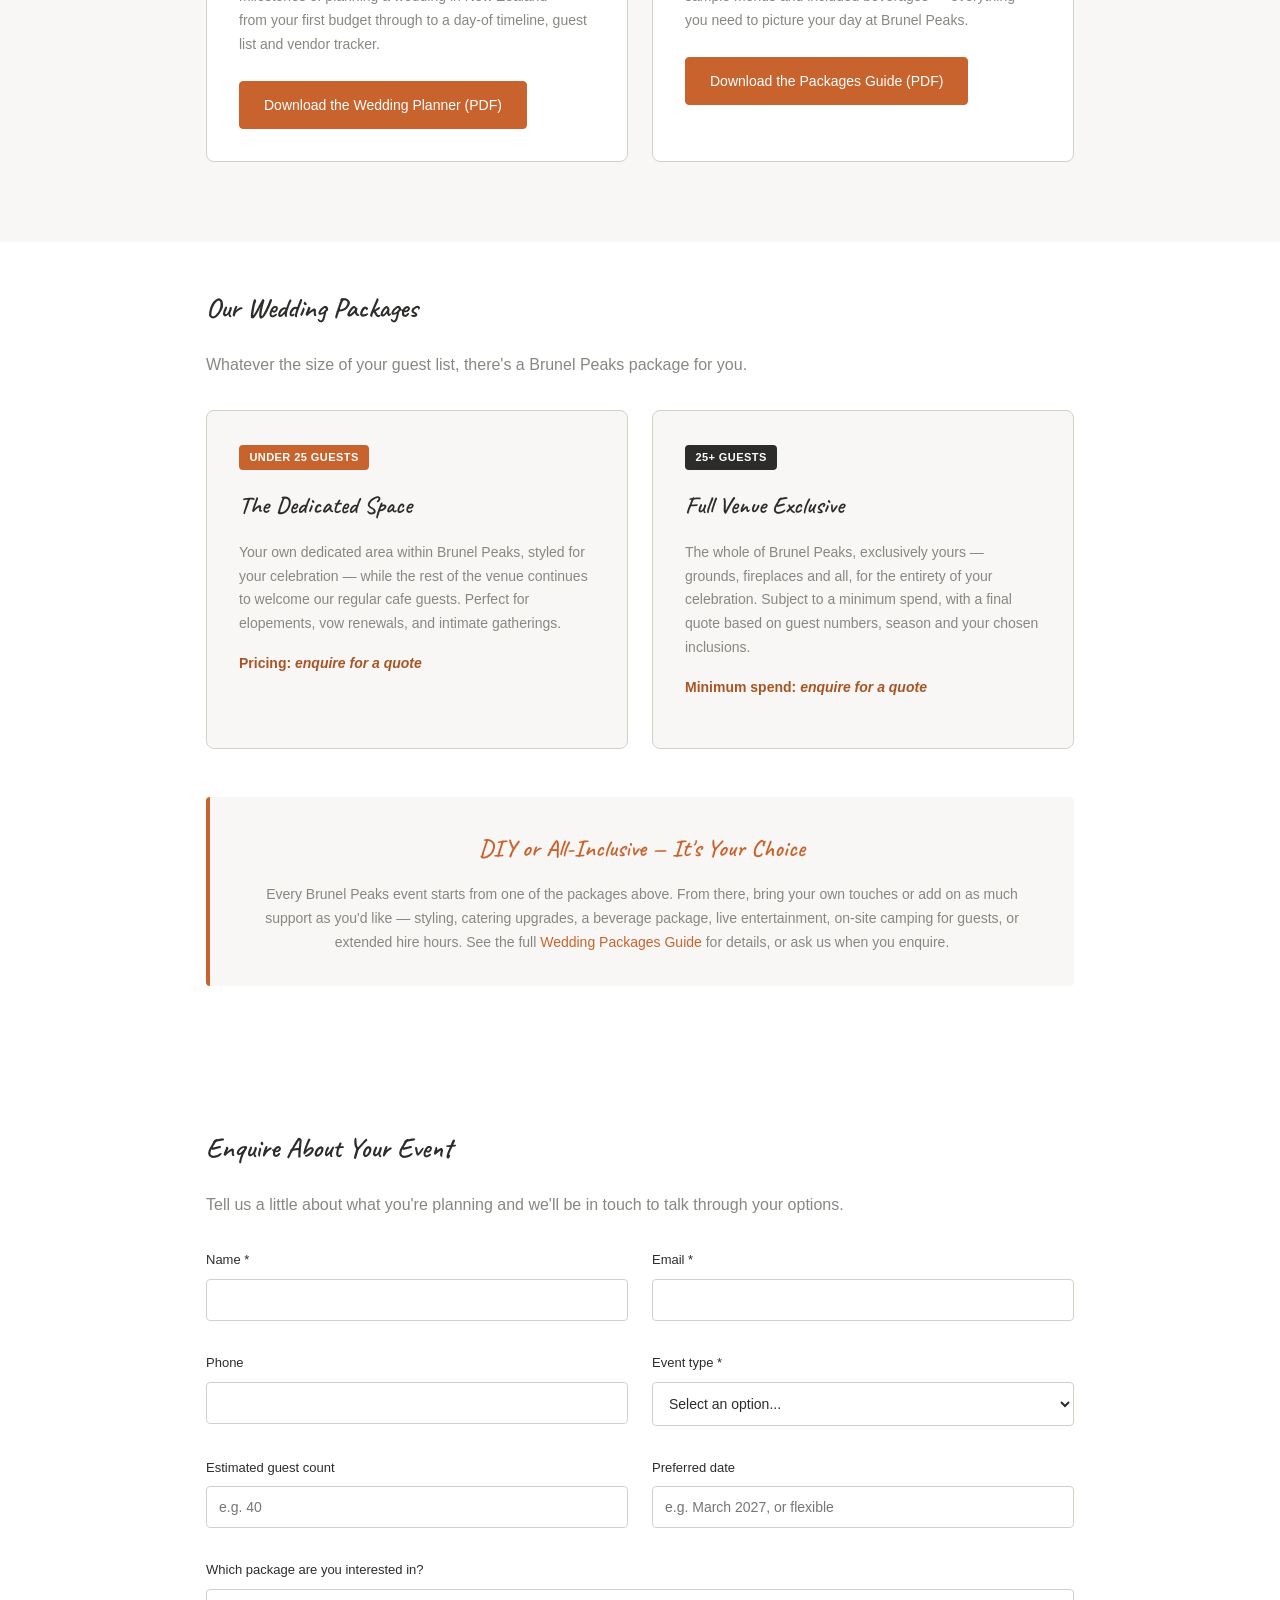
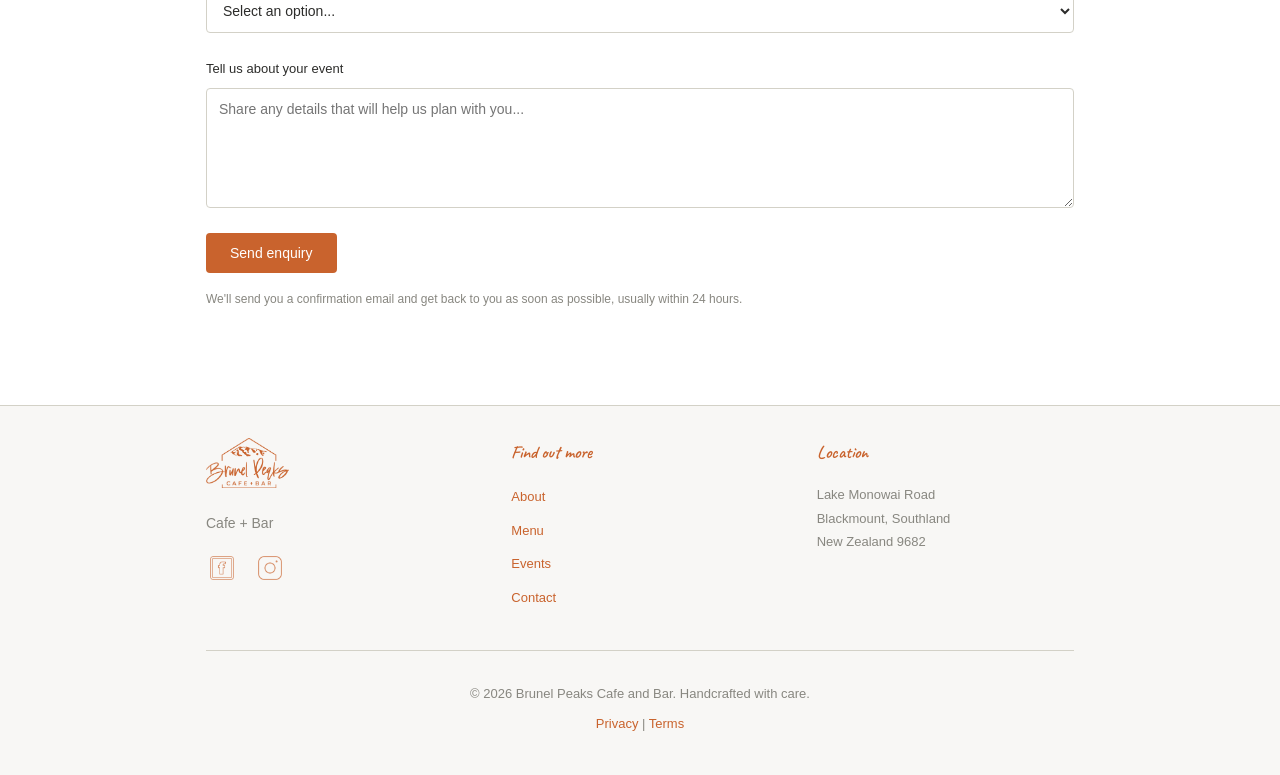
==== commit 4a99b045: "Update event_planner.html" ====
--- a/event_planner.html
+++ b/event_planner.html
@@ -48,7 +48,7 @@
         <section id="about-events" class="section about-section">
             <div class="container">
                 <h2>A Destination, Not Just a Venue</h2>
-                <p>Built from recycled shipping containers and set amongst the sweeping landscapes of Western Southland, Brunel Peaks is unlike anywhere else you'll find to celebrate. Roaring fireplaces, handcrafted local food, and space for everything from an intimate elopement to a full-scale reception with all your family and friends.</p>
+                <p>Set amongst the sweeping landscapes of Western Southland, Brunel Peaks is unlike anywhere else you'll find to celebrate. Roaring fireplaces, handcrafted local food, and space for everything from an intimate elopement to a full-scale reception with all your family and friends.</p>
                 <p>We believe a day this memorable shouldn't come with the price tag of a traditional venue. Every event at Brunel Peaks is built around you &mdash; choose a fully DIY celebration, hand it all over to us for an all-inclusive day, or anything in between.</p>
 
                 <div class="highlights">
--- a/style.css
+++ b/style.css
@@ -1303,7 +1303,7 @@
    ==================================== */
  
 .hero-events {
-    background-image: url('images/Events.jpg');
+    background-image: url('images/Slide_02.jpeg');
 }
  
 /* ====================================
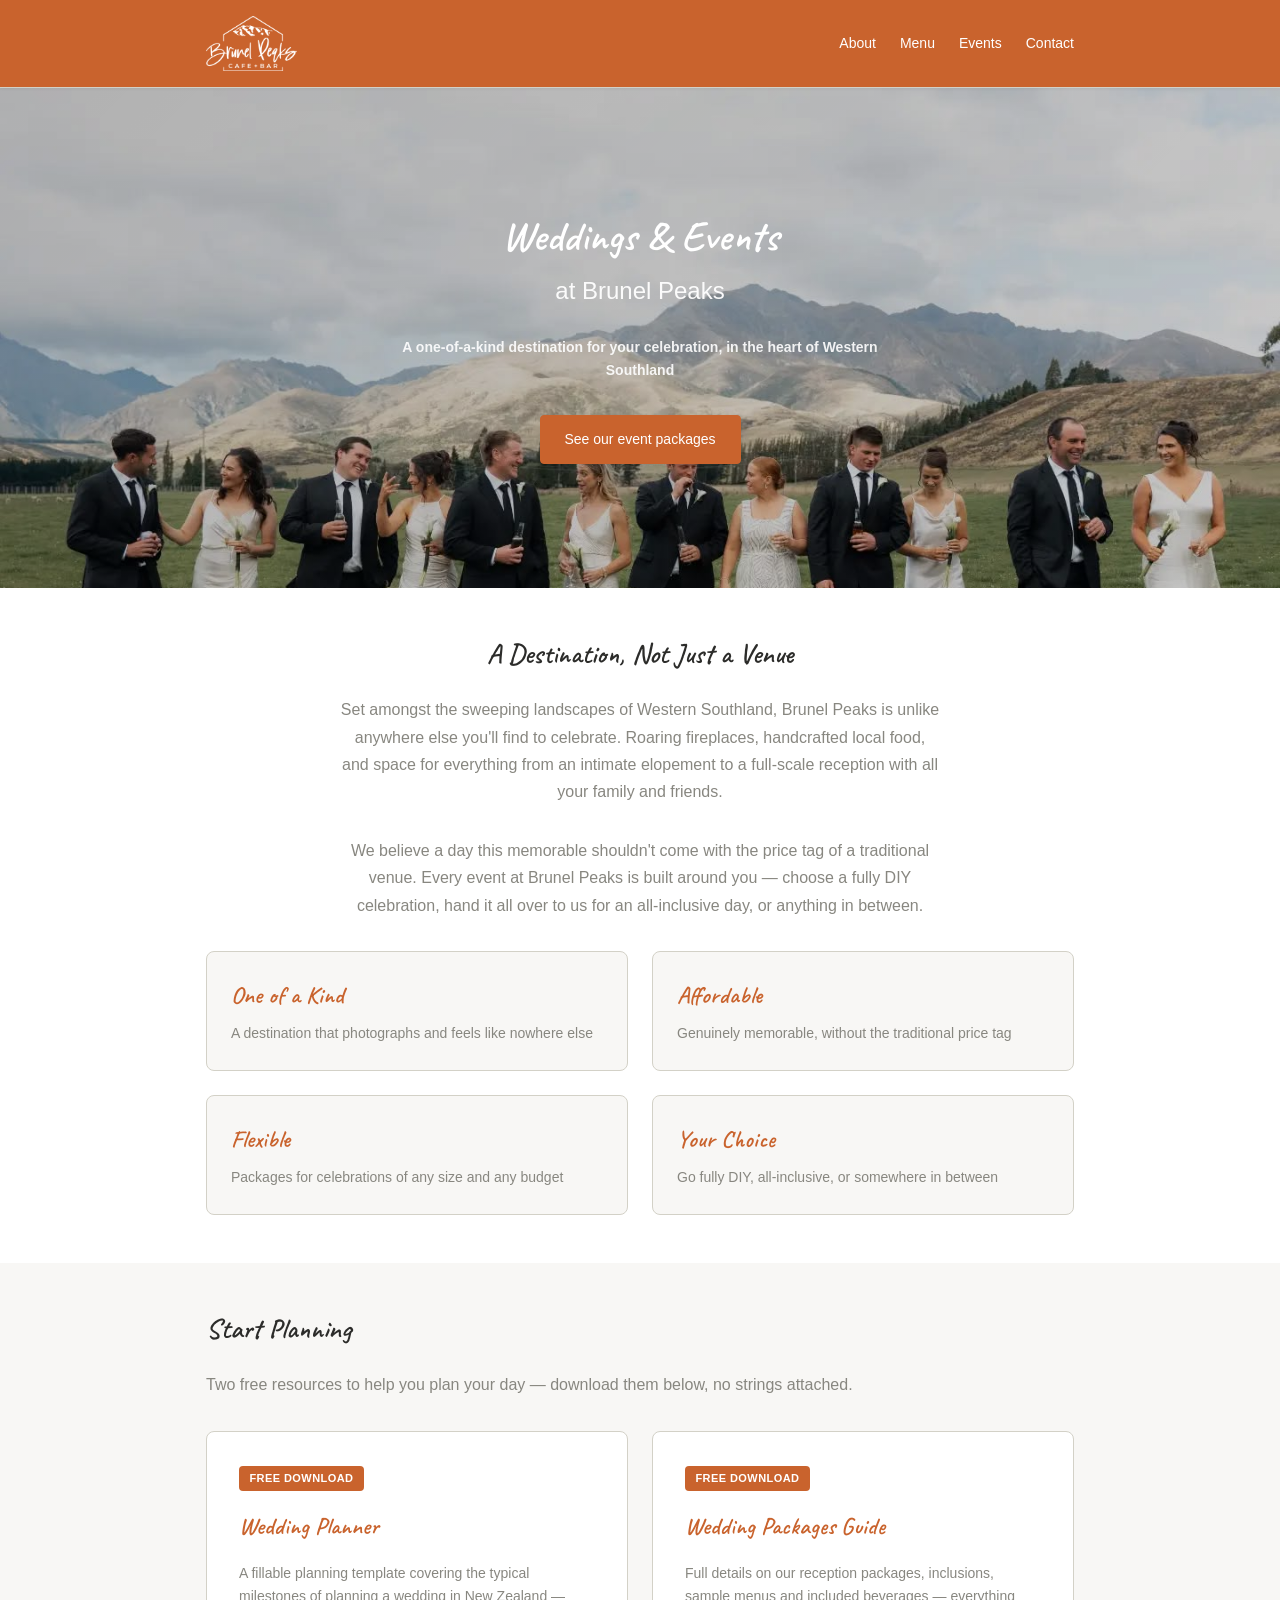
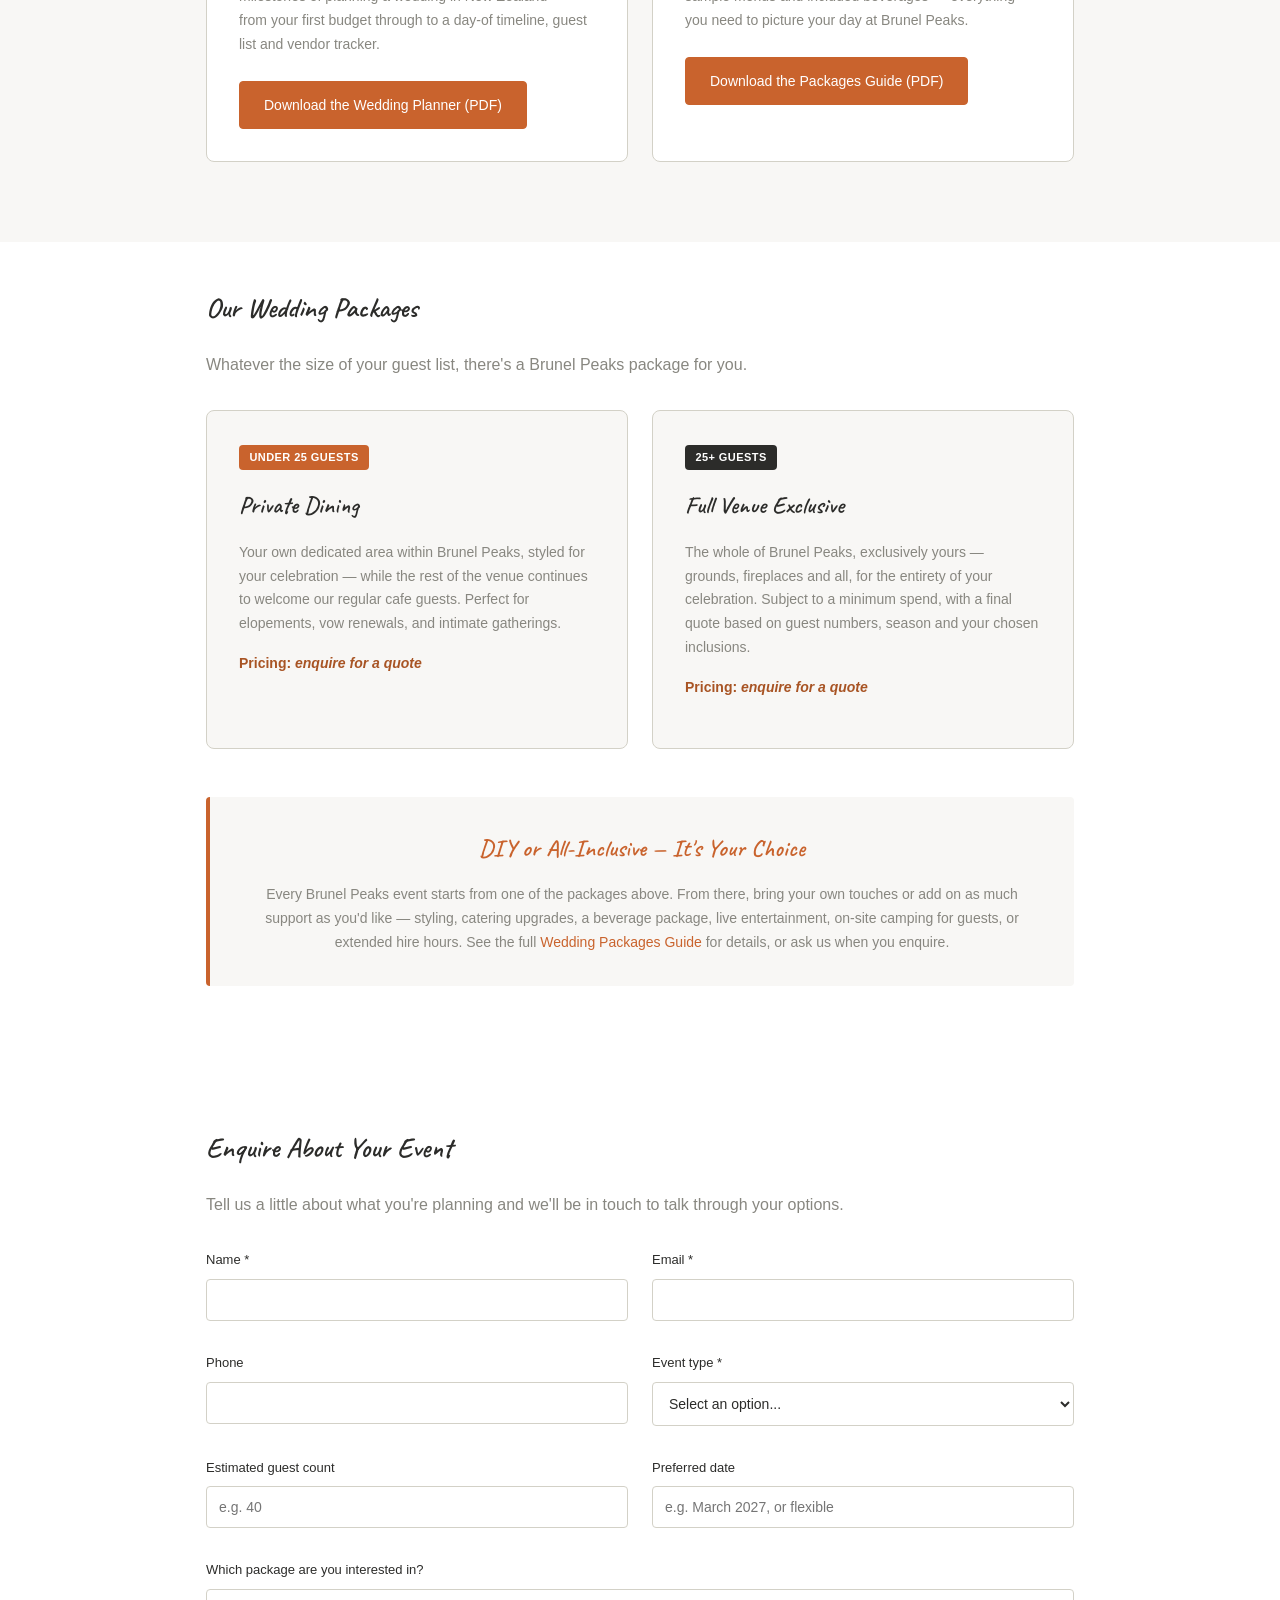
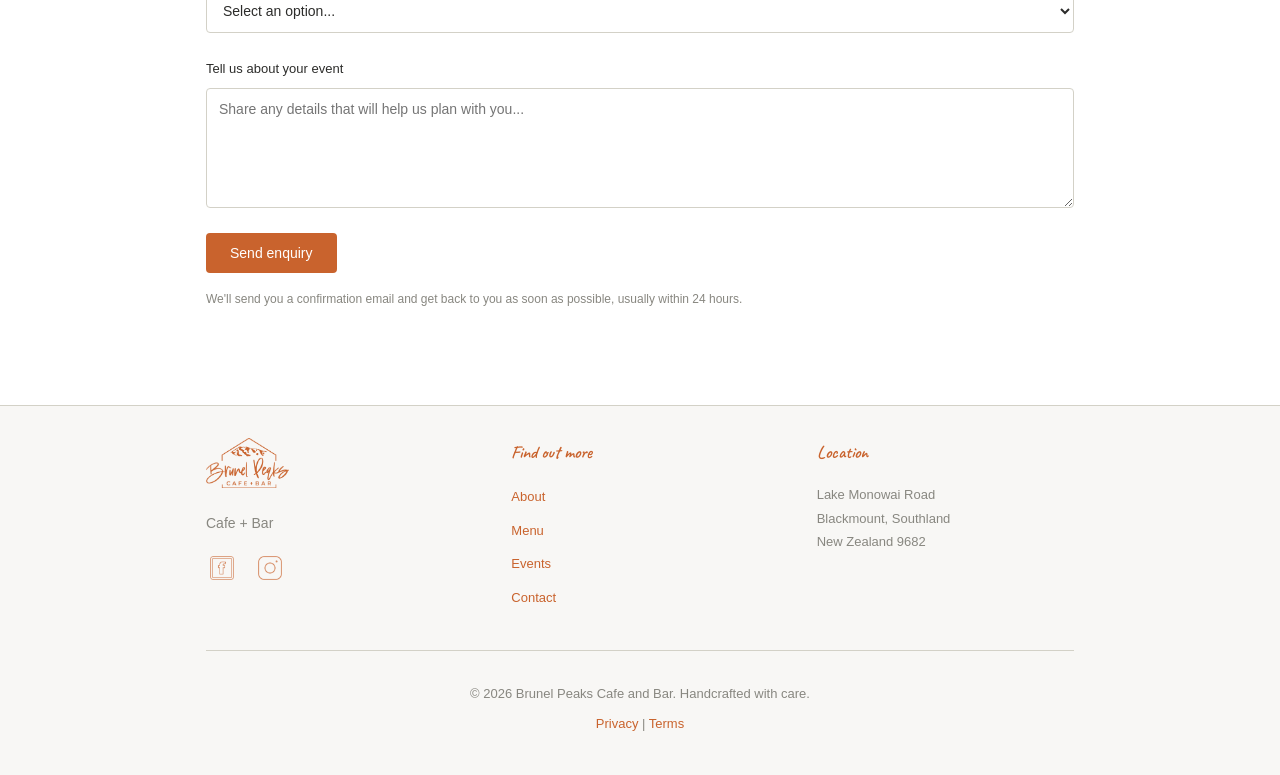
==== commit 63157156: "Update event_planner.html" ====
--- a/event_planner.html
+++ b/event_planner.html
@@ -105,7 +105,7 @@
                 <div class="packages-grid">
                     <article class="package-card">
                         <span class="package-tag package-tag-amber">Under 25 Guests</span>
-                        <h3>The Dedicated Space</h3>
+                        <h3>Private Dining</h3>
                         <p>Your own dedicated area within Brunel Peaks, styled for your celebration &mdash; while the rest of the venue continues to welcome our regular cafe guests. Perfect for elopements, vow renewals, and intimate gatherings.</p>
                         <p class="package-price">Pricing: <em>enquire for a quote</em></p>
                     </article>
@@ -114,7 +114,7 @@
                         <span class="package-tag package-tag-charcoal">25+ Guests</span>
                         <h3>Full Venue Exclusive</h3>
                         <p>The whole of Brunel Peaks, exclusively yours &mdash; grounds, fireplaces and all, for the entirety of your celebration. Subject to a minimum spend, with a final quote based on guest numbers, season and your chosen inclusions.</p>
-                        <p class="package-price">Minimum spend: <em>enquire for a quote</em></p>
+                        <p class="package-price">Pricing: <em>enquire for a quote</em></p>
                     </article>
                 </div>
 
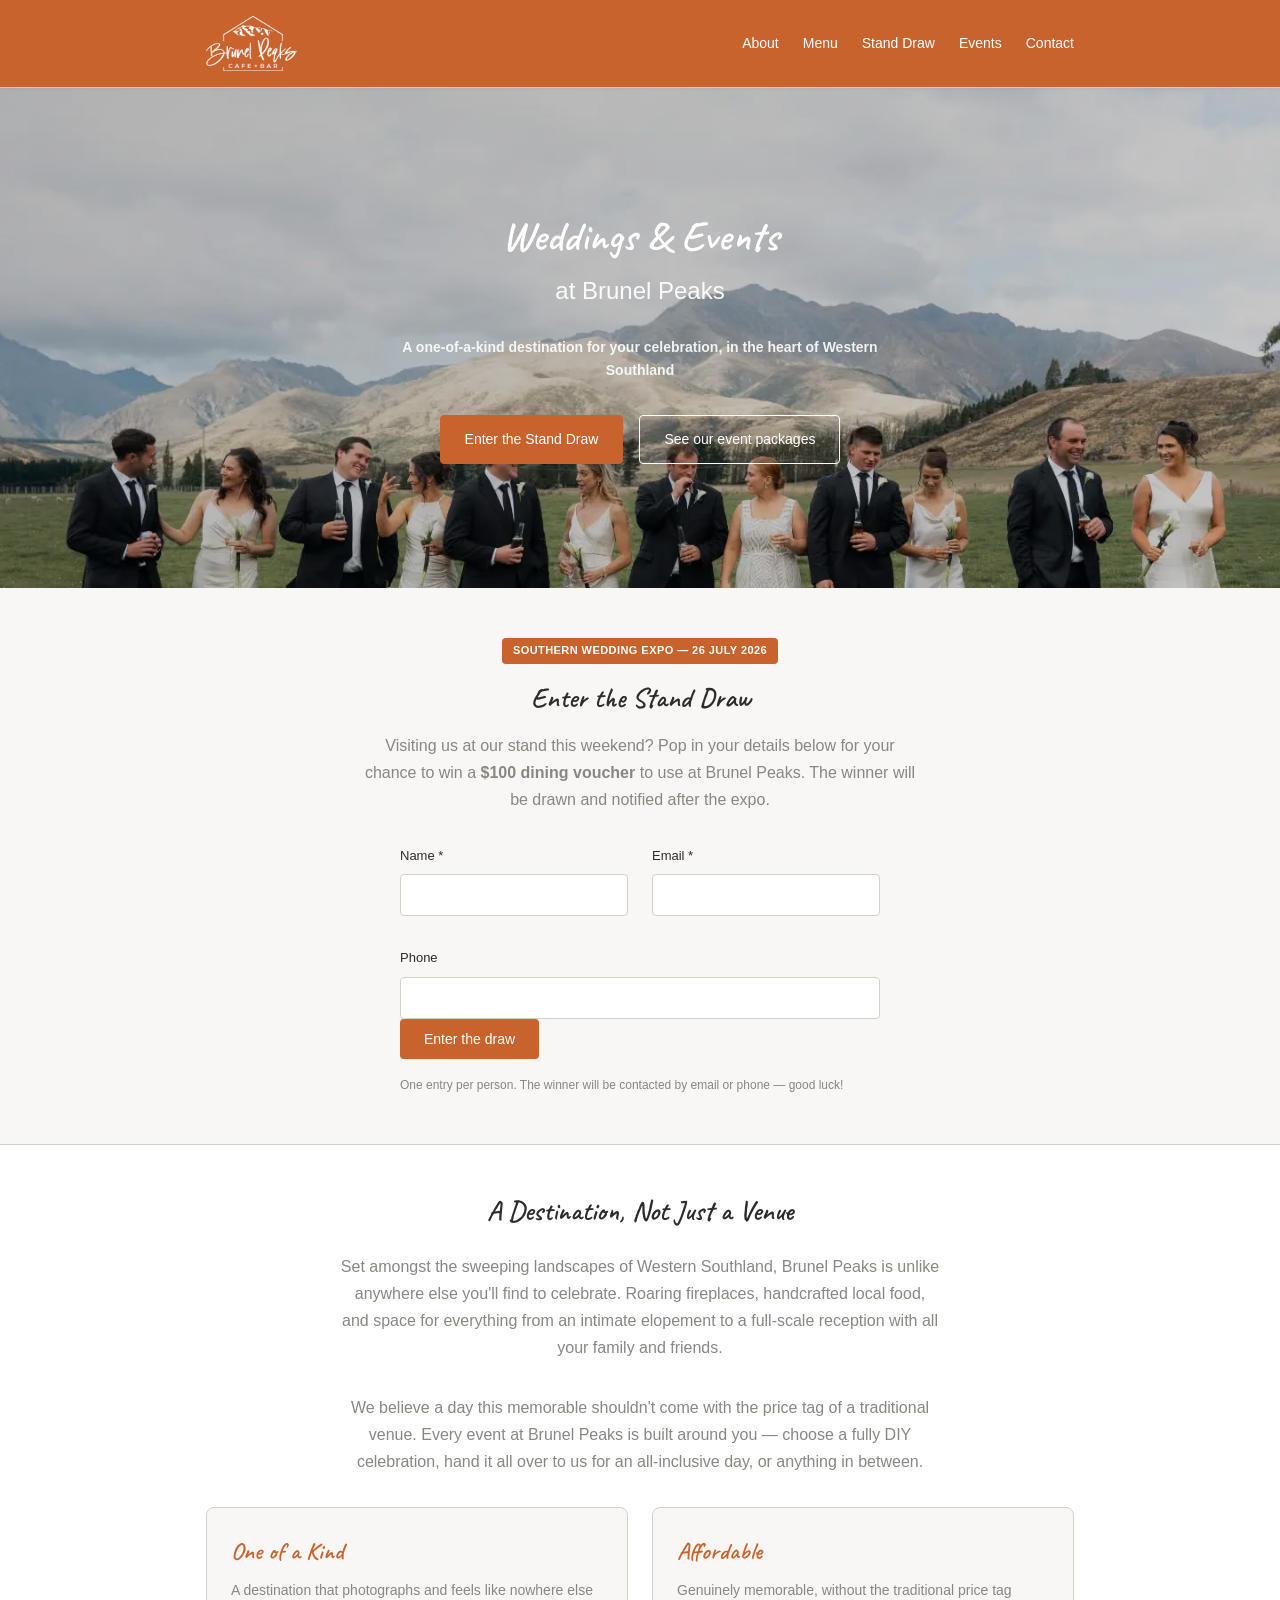
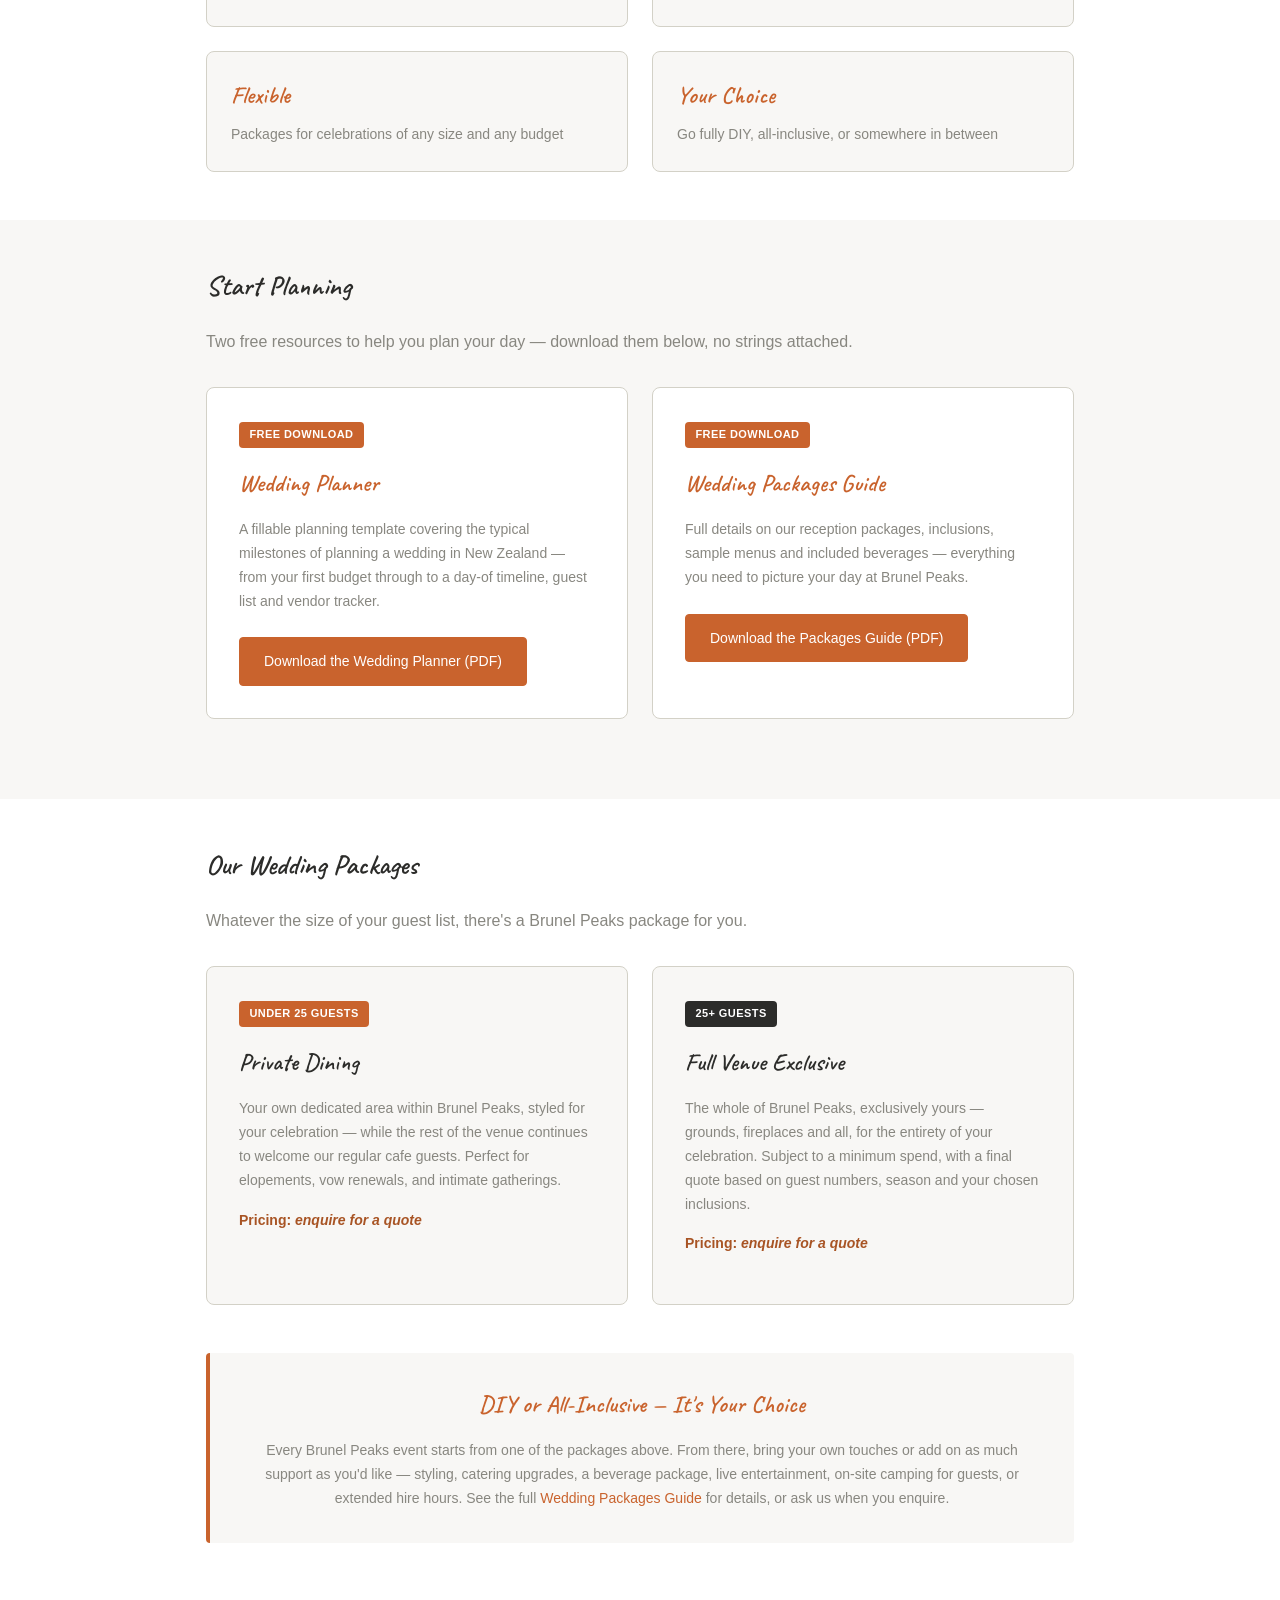
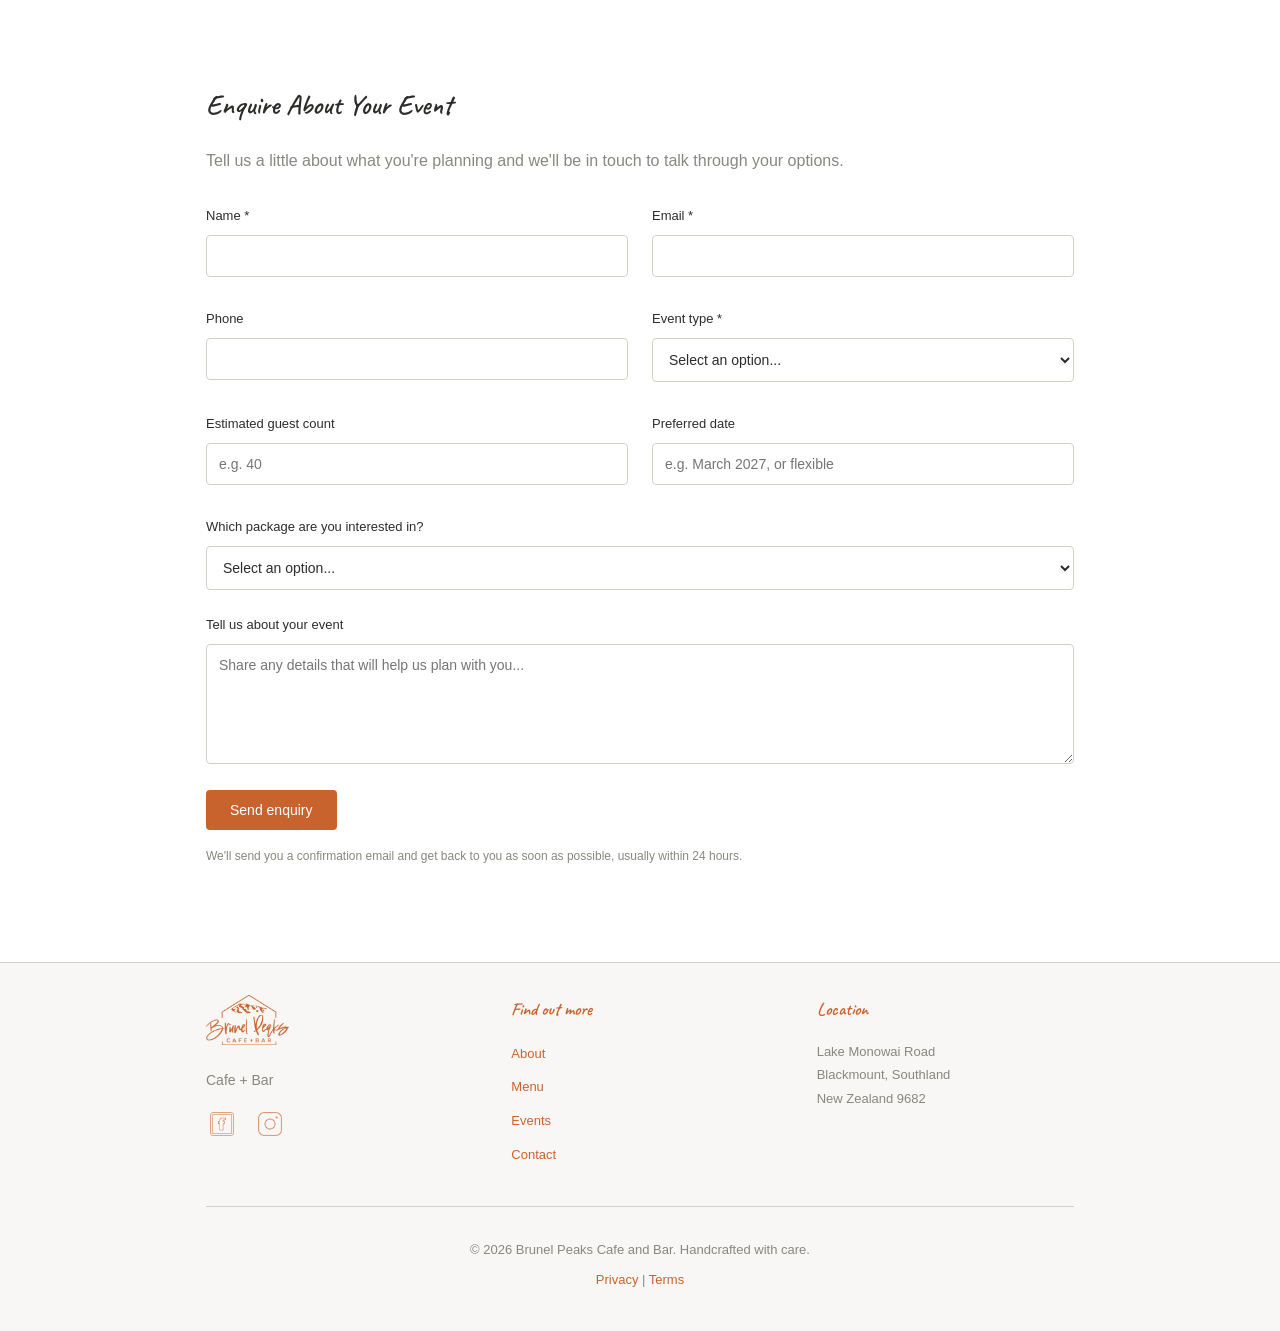
==== commit 3be9bcb5: "Update event_planner.html" ====
--- a/event_planner.html
+++ b/event_planner.html
@@ -24,6 +24,7 @@
             <ul class="navbar-menu">
                 <li><a href="index.html#about">About</a></li>
                 <li><a href="index.html#menu">Menu</a></li>
+                <li><a href="#stand-draw">Stand Draw</a></li>
                 <li><a href="#packages">Events</a></li>
                 <li><a href="#contact-form">Contact</a></li>
             </ul>
@@ -37,7 +38,84 @@
             <h1>Weddings & Events</h1>
             <p class="hero-tagline">at Brunel Peaks</p>
             <p class="hero-subtext">A one-of-a-kind destination for your celebration, in the heart of Western Southland</p>
-            <a href="#downloads" class="btn btn-primary">See our event packages</a>
+            <div class="hero-cta-row">
+                <a href="#stand-draw" class="btn btn-primary">Enter the Stand Draw</a>
+                <a href="#downloads" class="btn btn-outline">See our event packages</a>
+            </div>
+        </div>
+    </section>
+
+    <!-- Stand Draw Entry Section (Southern Wedding Expo) -->
+    <section id="stand-draw" class="section stand-draw-section">
+        <div class="container">
+            <span class="download-badge">Southern Wedding Expo &mdash; 26 July 2026</span>
+            <h2>Enter the Stand Draw</h2>
+            <p>Visiting us at our stand this weekend? Pop in your details below for your chance to win a <strong>$100 dining voucher</strong> to use at Brunel Peaks. The winner will be drawn and notified after the expo.</p>
+
+            <form id="standDrawForm" method="POST" action="https://formspree.io/f/mvznwwny?redirect=https://brunelpeakscafebar.com/thank-you.html">
+                <input type="hidden" name="_subject" value="Stand Draw Entry - Southern Wedding Expo">
+                <input type="hidden" name="entry_type" value="Stand Draw">
+                <input type="hidden" name="page_source" value="Event Planner Page - Stand Draw">
+
+                <div class="form-grid form-grid-two">
+                    <div class="form-group">
+                        <label class="form-label" for="draw-name">Name *</label>
+                        <input type="text" id="draw-name" name="name" class="form-input" required>
+                    </div>
+                    <div class="form-group">
+                        <label class="form-label" for="draw-email">Email *</label>
+                        <input type="email" id="draw-email" name="email" class="form-input" required>
+                    </div>
+                </div>
+
+                <div class="form-group">
+                    <label class="form-label" for="draw-phone">Phone</label>
+                    <input type="tel" id="draw-phone" name="phone" class="form-input">
+                </div>
+
+                <button type="submit" class="form-submit">Enter the draw</button>
+                <p class="form-notice">One entry per person. The winner will be contacted by email or phone &mdash; good luck!</p>
+            </form>
+
+            <div id="standDrawThankYou" class="form-thank-you" style="display: none;">
+                <h2>You're in!</h2>
+                <p>Thanks for entering the Brunel Peaks Stand Draw &mdash; good luck! We'll be in touch if you're our winner.</p>
+                <p>In the meantime, feel free to have a browse of our <a href="#downloads">wedding planning guides</a> below.</p>
+            </div>
+
+            <script>
+                document.getElementById('standDrawForm').addEventListener('submit', function(e) {
+                    e.preventDefault();
+
+                    const form = this;
+                    const formData = new FormData(form);
+                    const submitButton = form.querySelector('.form-submit');
+                    const originalText = submitButton.textContent;
+
+                    submitButton.textContent = 'Entering...';
+                    submitButton.disabled = true;
+
+                    fetch('https://formspree.io/f/mvznwwny', {
+                        method: 'POST',
+                        body: formData,
+                        headers: {
+                            'Accept': 'application/json'
+                        }
+                    })
+                    .then(response => response.json())
+                    .then(data => {
+                        document.getElementById('standDrawForm').style.display = 'none';
+                        document.getElementById('standDrawThankYou').style.display = 'block';
+                        document.getElementById('standDrawThankYou').scrollIntoView({ behavior: 'smooth' });
+                    })
+                    .catch(error => {
+                        submitButton.textContent = originalText;
+                        submitButton.disabled = false;
+                        alert('Oops! There was an error sending your entry. Please try again.');
+                        console.error('Error:', error);
+                    });
+                });
+            </script>
         </div>
     </section>
 
@@ -158,6 +236,7 @@
                                 <option value="wedding">Wedding / celebration</option>
                                 <option value="private">Private function</option>
                                 <option value="corporate">Corporate or community event</option>
+                                <option value="stand_draw">Southern Wedding Expo stand draw entry</option>
                                 <option value="other">Other</option>
                             </select>
                         </div>
--- a/style.css
+++ b/style.css
@@ -1419,3 +1419,55 @@
     color: var(--color-burnt-orange-dark);
     margin-top: var(--spacing-sm);
 }
+
+/* ====================================
+   Event Planner Page: Hero CTA row
+   ==================================== */
+
+.hero-cta-row {
+    display: flex;
+    flex-wrap: wrap;
+    gap: var(--spacing-sm);
+    justify-content: center;
+}
+
+.btn-outline {
+    background-color: transparent;
+    color: var(--color-white);
+    border-color: var(--color-white);
+}
+
+.btn-outline:hover {
+    background-color: rgba(255, 255, 255, 0.15);
+    text-decoration: none;
+    border-color: var(--color-white);
+}
+
+/* ====================================
+   Event Planner Page: Stand Draw Section
+   ==================================== */
+
+.stand-draw-section {
+    background-color: var(--color-bg-secondary);
+    border-bottom: 1px solid var(--color-border);
+    text-align: center;
+}
+
+.stand-draw-section .download-badge {
+    margin-bottom: var(--spacing-sm);
+}
+
+.stand-draw-section h2 {
+    margin-bottom: var(--spacing-sm);
+}
+
+.stand-draw-section > .container > p {
+    max-width: 560px;
+    margin: 0 auto var(--spacing-lg);
+}
+
+.stand-draw-section form {
+    max-width: 480px;
+    margin: 0 auto;
+    text-align: left;
+}
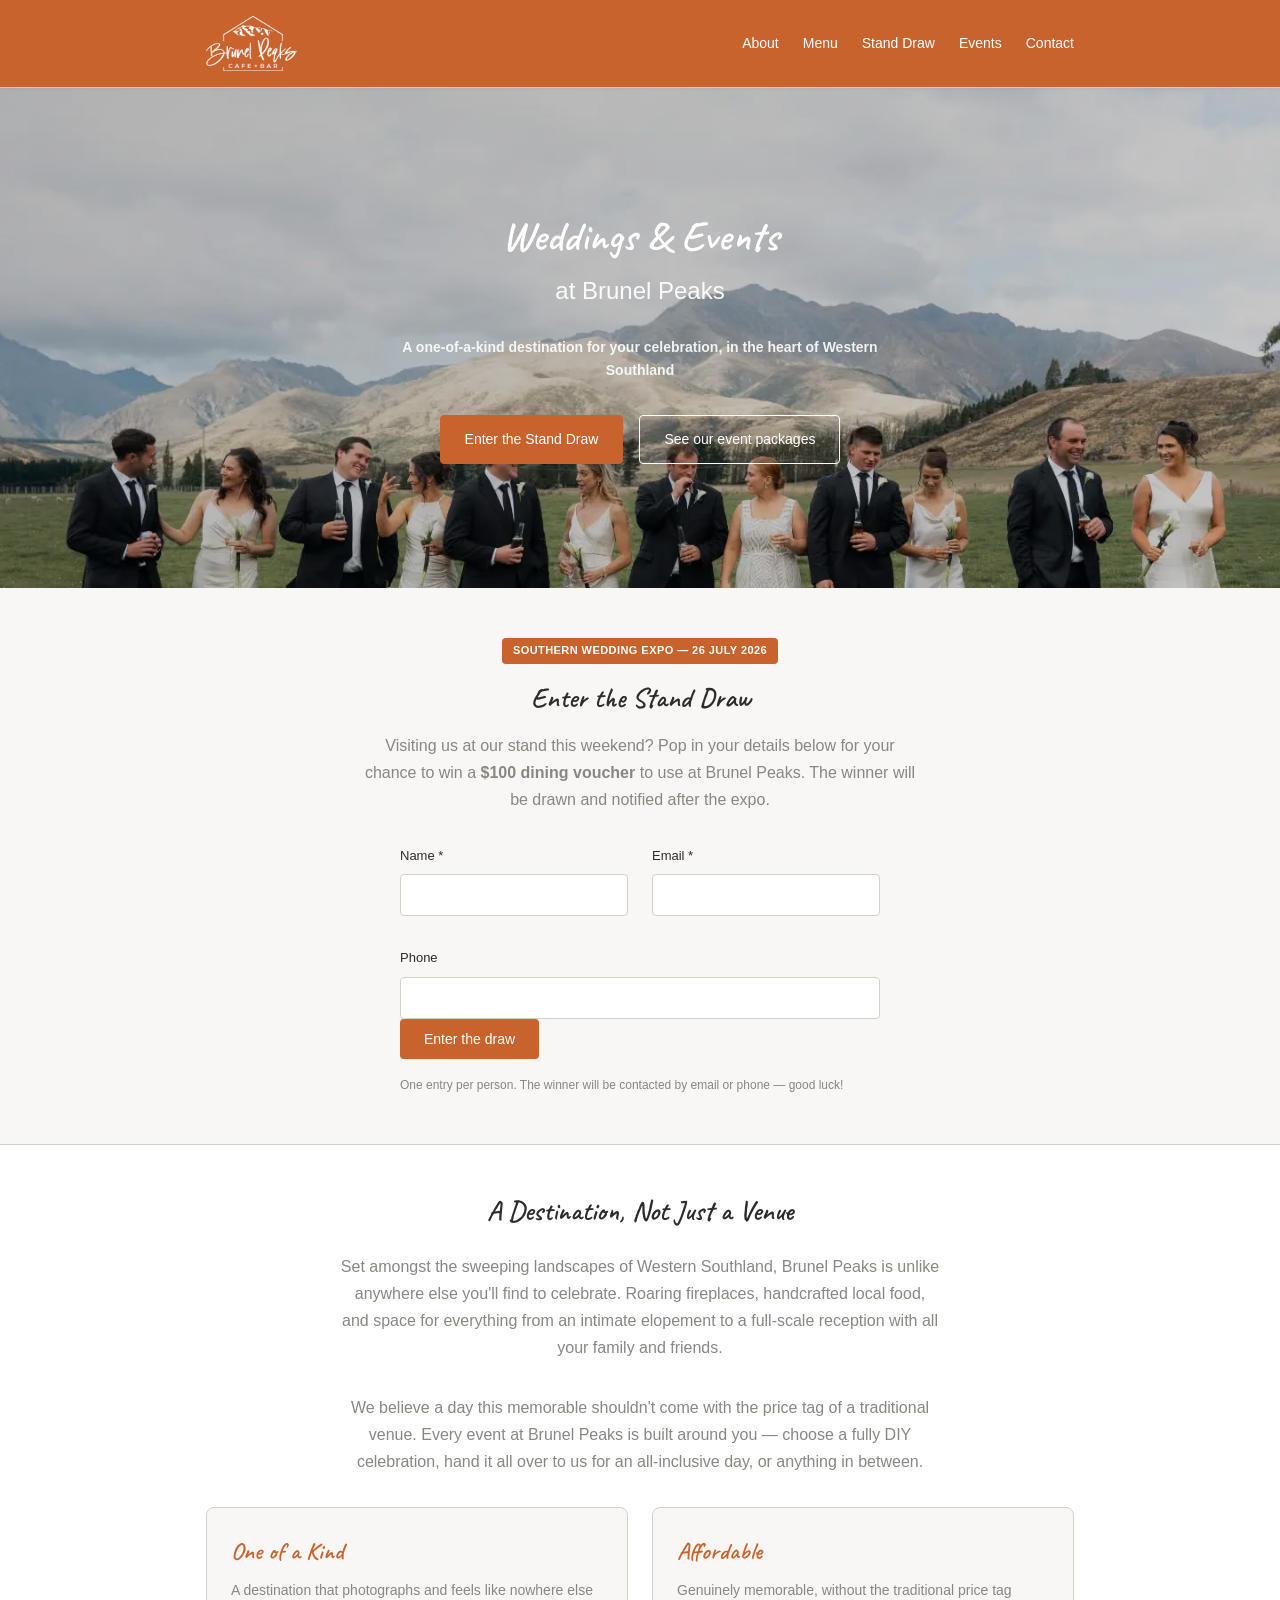
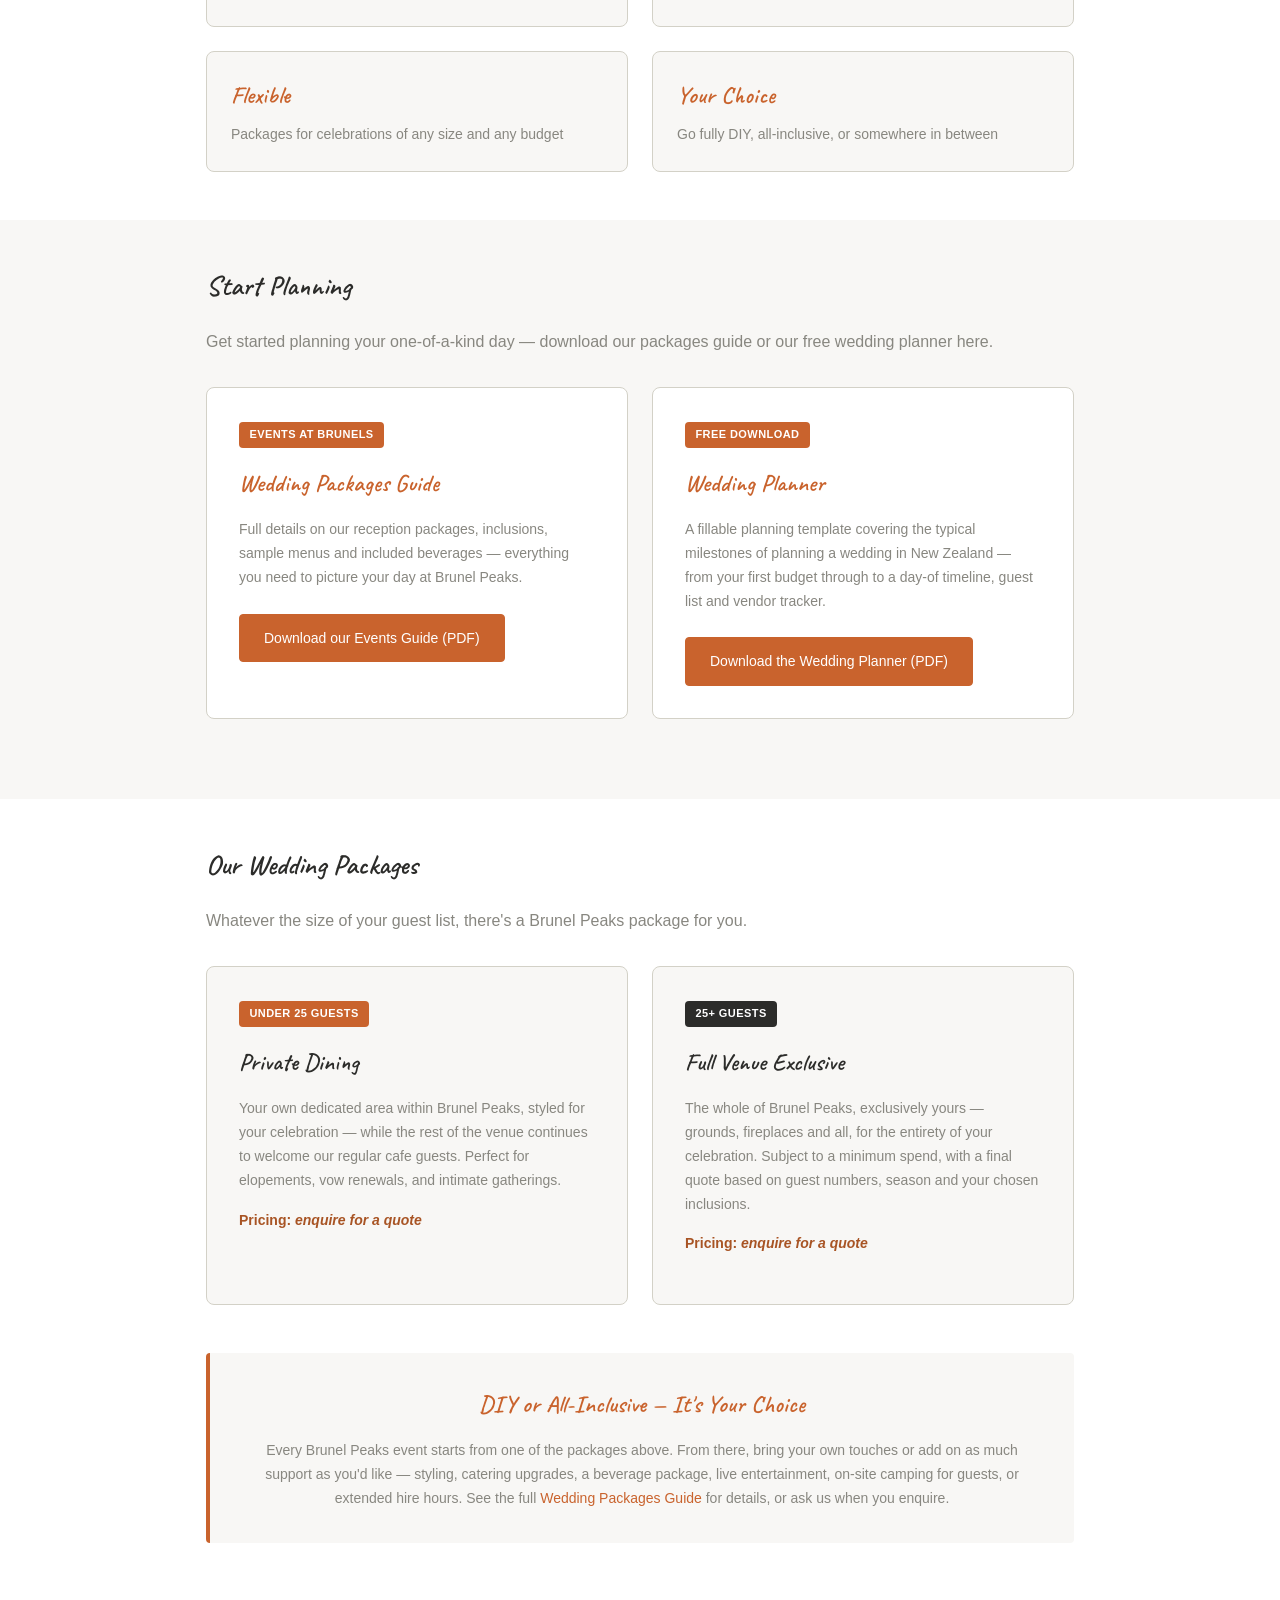
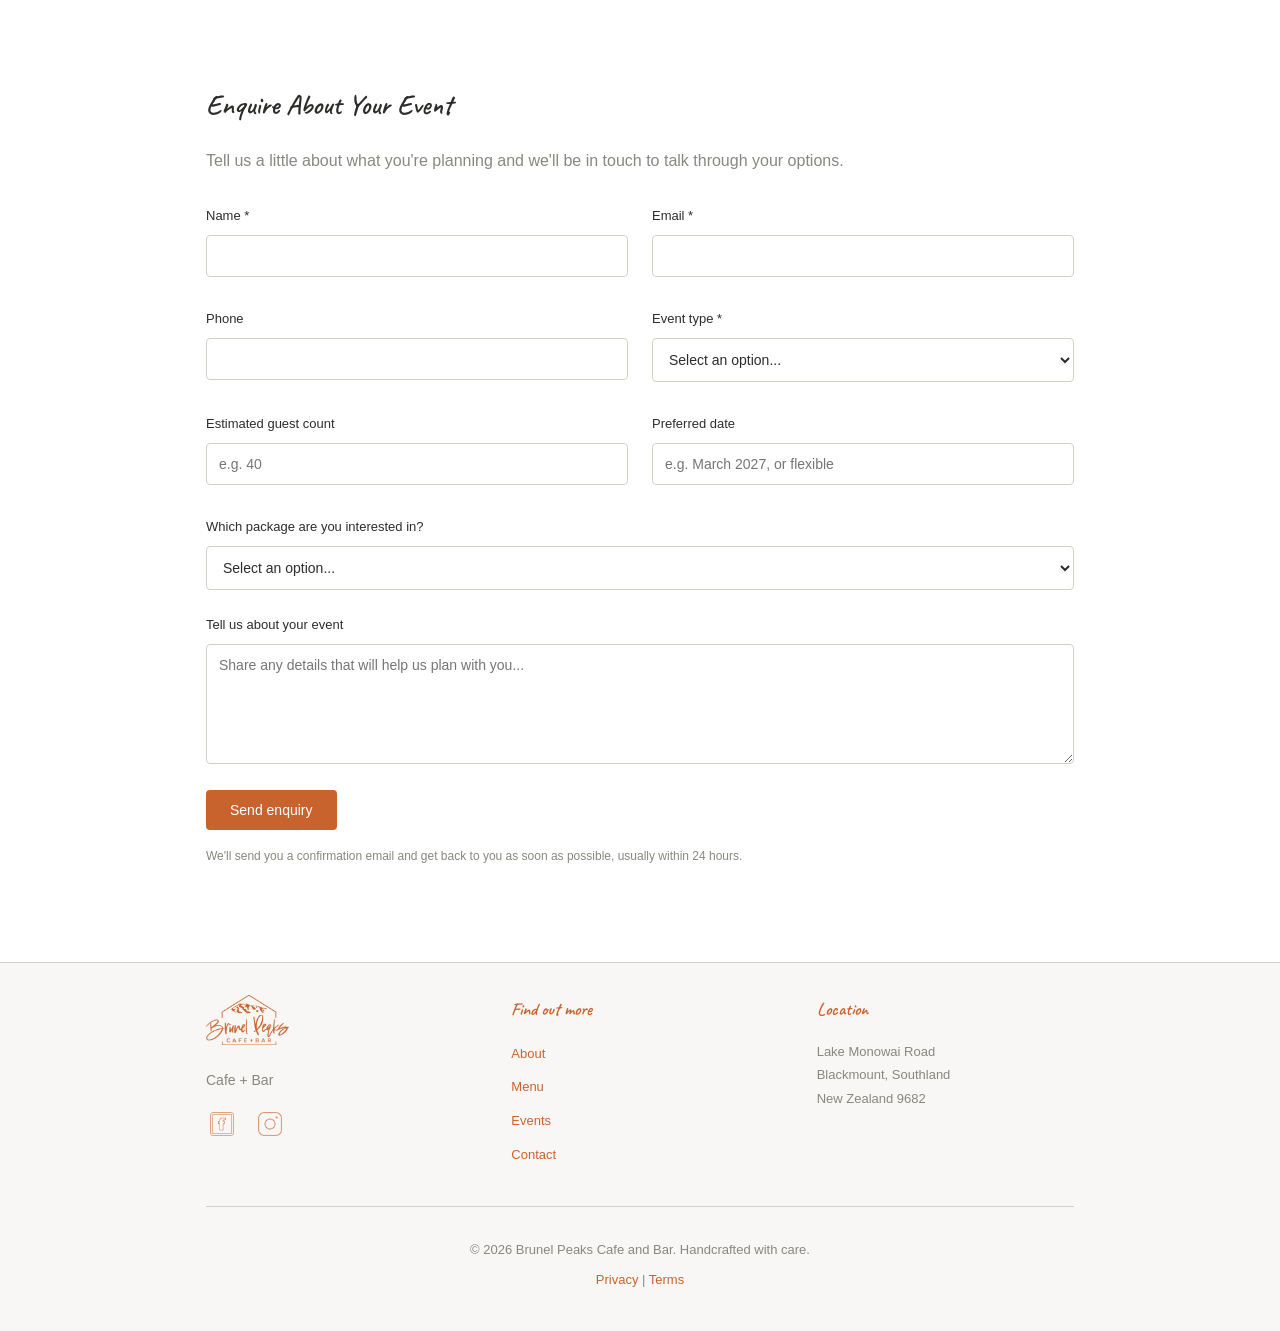
==== commit 408f8c1e: "Update event_planner.html" ====
--- a/event_planner.html
+++ b/event_planner.html
@@ -154,9 +154,16 @@
         <section id="downloads" class="section downloads-section">
             <div class="container">
                 <h2>Start Planning</h2>
-                <p>Two free resources to help you plan your day &mdash; download them below, no strings attached.</p>
+                <p>Get started planning your one-of-a-kind day &mdash; download our packages guide or our free wedding planner here.</p>
 
                 <div class="downloads-grid">
+                    <article class="download-card">
+                        <span class="download-badge">Events at Brunels</span>
+                        <h3>Wedding Packages Guide</h3>
+                        <p>Full details on our reception packages, inclusions, sample menus and included beverages &mdash; everything you need to picture your day at Brunel Peaks.</p>
+                        <a href="downloads/Brunel-Peaks-Wedding-Packages.pdf" class="btn btn-primary" download>Download our Events Guide (PDF)</a>
+                    </article>
+                    
                     <article class="download-card">
                         <span class="download-badge">Free Download</span>
                         <h3>Wedding Planner</h3>
@@ -164,12 +171,6 @@
                         <a href="downloads/Brunel-Peaks-Wedding-Planner.pdf" class="btn btn-primary" download>Download the Wedding Planner (PDF)</a>
                     </article>
 
-                    <article class="download-card">
-                        <span class="download-badge">Free Download</span>
-                        <h3>Wedding Packages Guide</h3>
-                        <p>Full details on our reception packages, inclusions, sample menus and included beverages &mdash; everything you need to picture your day at Brunel Peaks.</p>
-                        <a href="downloads/Brunel-Peaks-Wedding-Packages.pdf" class="btn btn-primary" download>Download the Packages Guide (PDF)</a>
-                    </article>
                 </div>
             </div>
         </section>
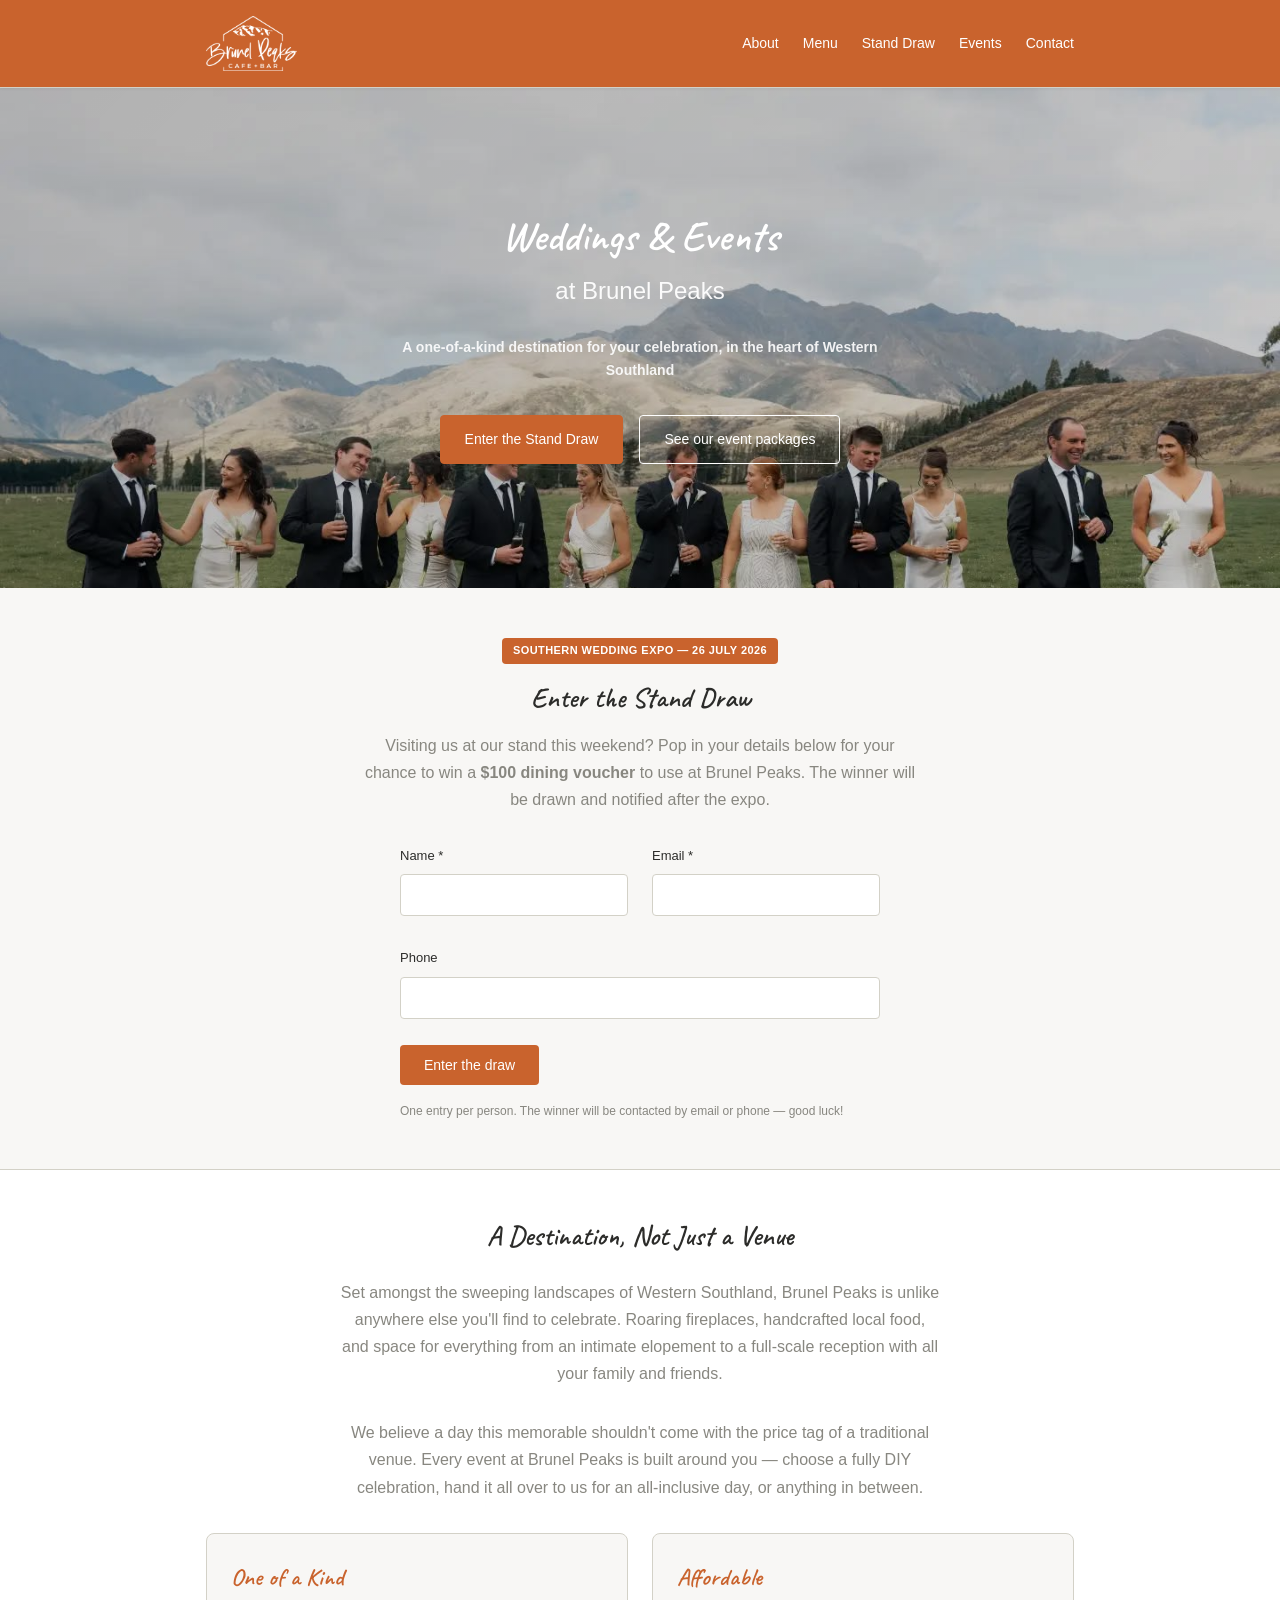
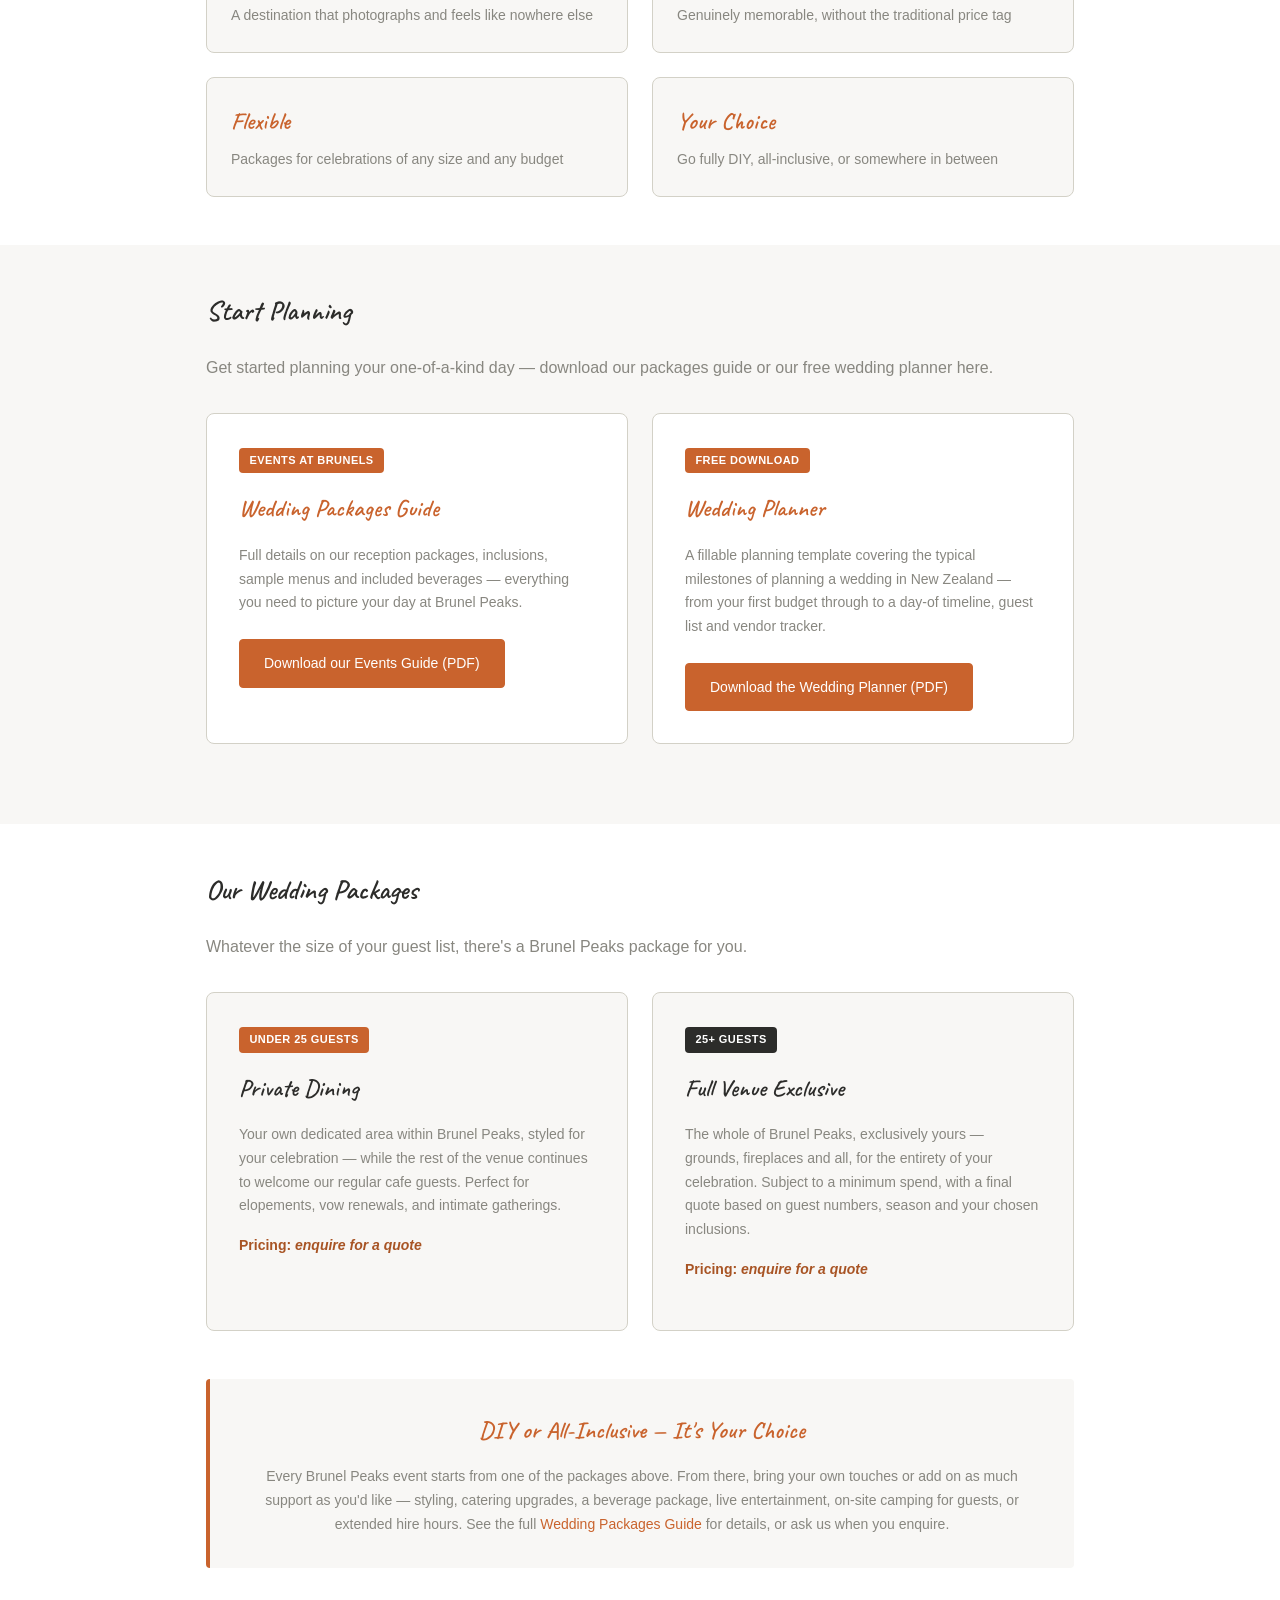
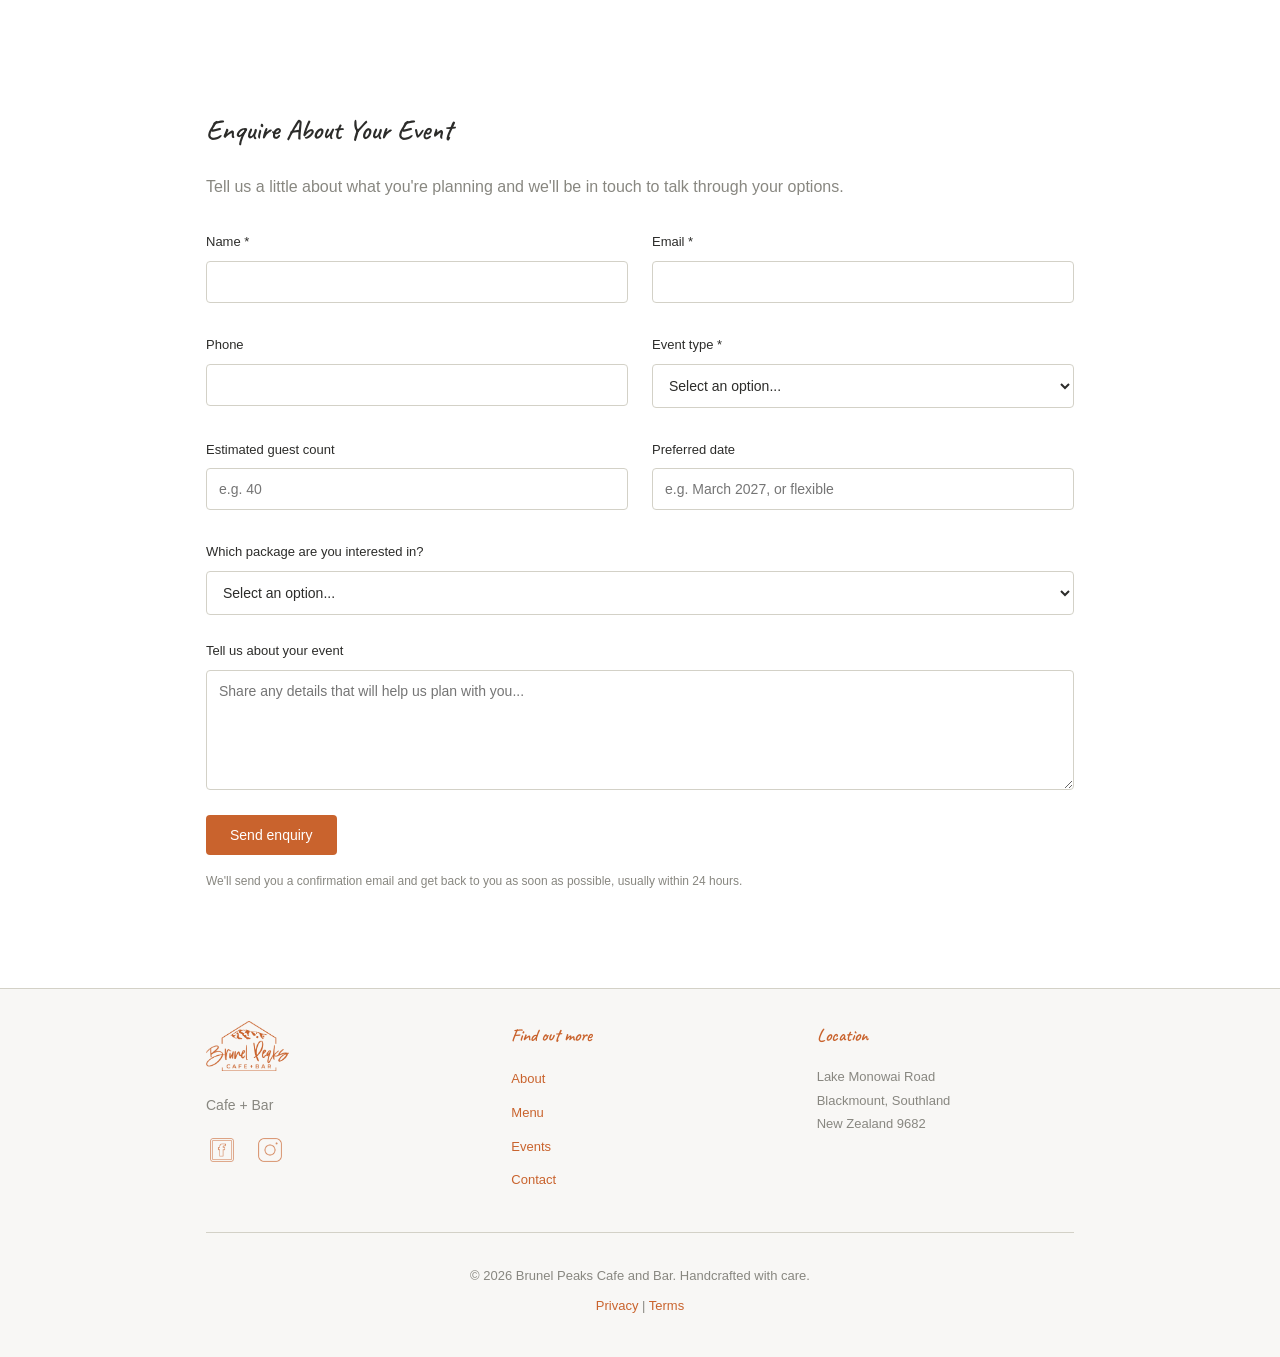
==== commit ca73e79b: "Update event_planner.html" ====
--- a/event_planner.html
+++ b/event_planner.html
@@ -72,6 +72,7 @@
                     <label class="form-label" for="draw-phone">Phone</label>
                     <input type="tel" id="draw-phone" name="phone" class="form-input">
                 </div>
+                <div>&nbsp;</div>
 
                 <button type="submit" class="form-submit">Enter the draw</button>
                 <p class="form-notice">One entry per person. The winner will be contacted by email or phone &mdash; good luck!</p>
